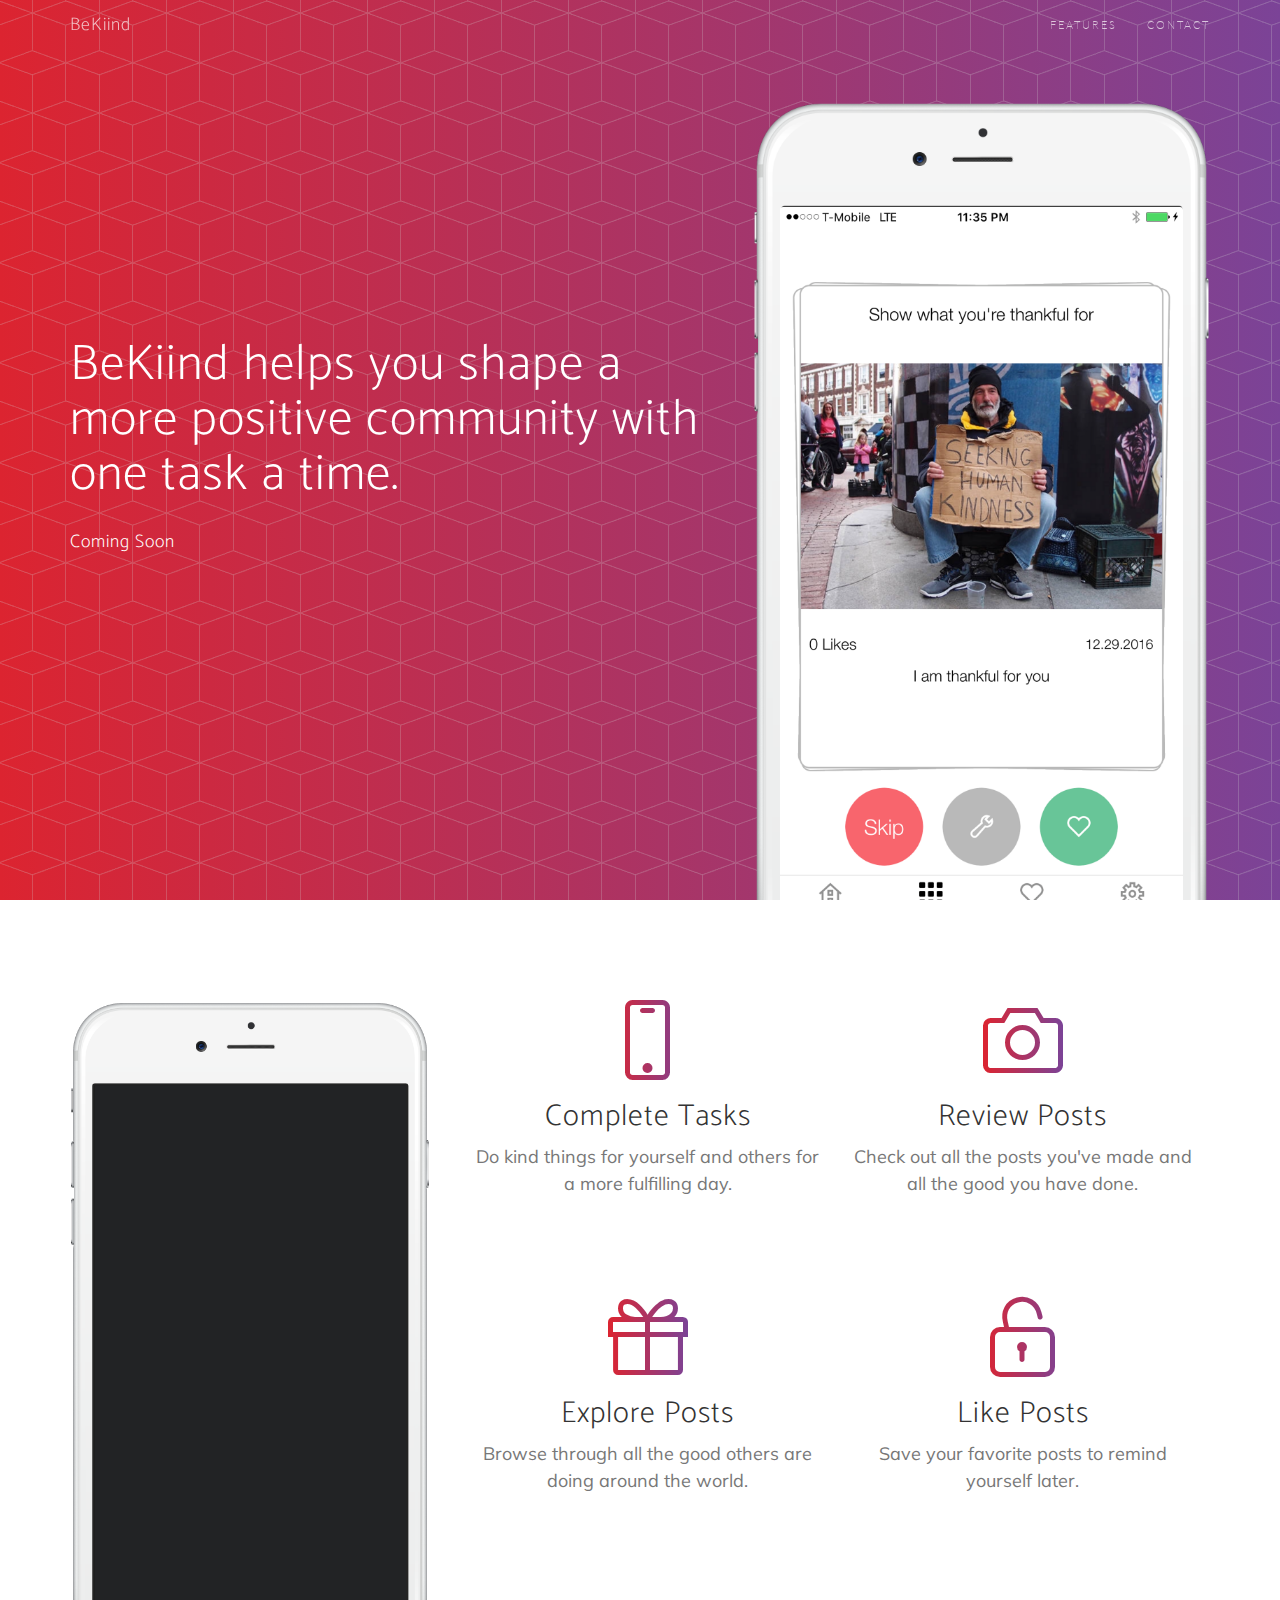
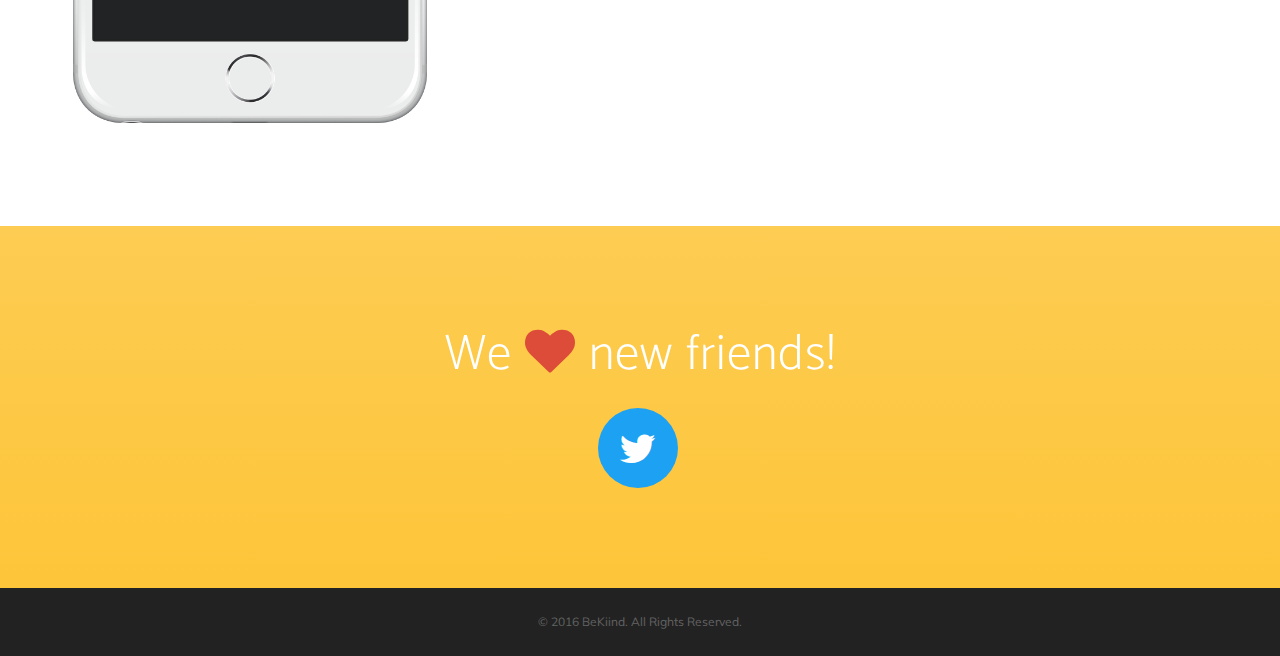
==== bekiind.html @ e85169de "Quick fix" ====
<!DOCTYPE html>
<html lang="en">

<head>

    <meta charset="utf-8">
    <meta http-equiv="X-UA-Compatible" content="IE=edge">
    <meta name="viewport" content="width=device-width, initial-scale=1">
    <meta name="description" content="">
    <meta name="author" content="">

    <title>BeKiind - Changing How Humans Treat Humans</title>

    <!-- Bootstrap Core CSS -->
    <link href="vendor/bootstrap/css/bootstrap.min.css" rel="stylesheet">

    <!-- Custom Fonts -->
    <link href="https://fonts.googleapis.com/css?family=Lato" rel="stylesheet">
    <link href="https://fonts.googleapis.com/css?family=Catamaran:100,200,300,400,500,600,700,800,900" rel="stylesheet">
    <link href="https://fonts.googleapis.com/css?family=Muli" rel="stylesheet">

    <!-- Plugin CSS -->
    <link rel="stylesheet" href="vendor/font-awesome/css/font-awesome.min.css">
    <link rel="stylesheet" href="vendor/simple-line-icons/css/simple-line-icons.css">
    <link rel="stylesheet" href="vendor/device-mockups/device-mockups.min.css">

    <!-- Theme CSS -->
    <link href="css/new-age.min.css" rel="stylesheet">

    <!-- HTML5 Shim and Respond.js IE8 support of HTML5 elements and media queries -->
    <!-- WARNING: Respond.js doesn't work if you view the page via file:// -->
    <!--[if lt IE 9]>
        <script src="https://oss.maxcdn.com/libs/html5shiv/3.7.0/html5shiv.js"></script>
        <script src="https://oss.maxcdn.com/libs/respond.js/1.4.2/respond.min.js"></script>
    <![endif]-->

</head>

<body id="page-top">

    <nav id="mainNav" class="navbar navbar-default navbar-fixed-top">
        <div class="container">
            <!-- Brand and toggle get grouped for better mobile display -->
            <div class="navbar-header">
                <button type="button" class="navbar-toggle collapsed" data-toggle="collapse" data-target="#bs-example-navbar-collapse-1">
                    <span class="sr-only">Toggle navigation</span> Menu <i class="fa fa-bars"></i>
                </button>
                <a class="navbar-brand page-scroll" href="#page-top">BeKiind</a>
            </div>

            <!-- Collect the nav links, forms, and other content for toggling -->
            <div class="collapse navbar-collapse" id="bs-example-navbar-collapse-1">
                <ul class="nav navbar-nav navbar-right">
                    <li>
                        <a class="page-scroll" href="#features">Features</a>
                    </li>
                    <li>
                        <a class="page-scroll" href="#contact">Contact</a>
                    </li>
                </ul>
            </div>
            <!-- /.navbar-collapse -->
        </div>
        <!-- /.container-fluid -->
    </nav>

    <header>
        <div class="container">
            <div class="row">
                <div class="col-sm-7">
                    <div class="header-content">
                        <div class="header-content-inner">
                            <h1>BeKiind helps you shape a more positive community with one task a time.</h1>
                            <h4>Coming Soon</h4>
                            <!-- <a class="badge-link" href="#"><img src="img/app-store-badge.svg" alt=""></a> -->
                        </div>
                    </div>
                </div>
                <div class="col-sm-5">
                    <div class="device-container">
                        <div class="device-mockup iphone6_plus portrait white">
                            <div class="device">
                                <div class="screen">
                                    <!-- Demo image for screen mockup, you can put an image here, some HTML, an animation, video, or anything else! -->
                                    <img src="img/app-2.png" class="img-responsive" alt="">
                                </div>
                                <div class="button">
                                    <!-- You can hook the "home button" to some JavaScript events or just remove it -->
                                </div>
                            </div>
                        </div>
                    </div>
                </div>
            </div>
        </div>
    </header>

    <section id="features" class="features">
        <div class="container">
            <!-- <div class="row">
                <div class="col-lg-12 text-center">
                    <div class="section-heading">
                        <h2>Unlimited Features, Unlimited Fun</h2>
                        <p class="text-muted">Check out what you can do with this app theme!</p>
                        <hr>
                    </div>
                </div>
            </div> -->
            <div class="row">
                <div class="col-md-4">
                    <div class="device-container">
                        <div class="device-mockup iphone6_plus portrait white">
                            <div class="device">
                                <div class="screen">
                                    <!-- Demo image for screen mockup, you can put an image here, some HTML, an animation, video, or anything else! -->
                                    <img src="img/app.png" class="img-responsive" alt=""> </div>
                                <div class="button">
                                    <!-- You can hook the "home button" to some JavaScript events or just remove it -->
                                </div>
                            </div>
                        </div>
                    </div>
                </div>
                <div class="col-md-8">
                    <div class="container-fluid">
                        <div class="row">
                            <div class="col-md-6">
                                <div class="feature-item">
                                    <i class="icon-screen-smartphone text-primary"></i>
                                    <h3>Complete Tasks</h3>
                                    <p class="text-muted">Do kind things for yourself and others for a more fulfilling day.</p>
                                </div>
                            </div>
                            <div class="col-md-6">
                                <div class="feature-item">
                                    <i class="icon-camera text-primary"></i>
                                    <h3>Review Posts</h3>
                                    <p class="text-muted">Check out all the posts you've made and all the good you have done.</p>
                                </div>
                            </div>
                        </div>
                        <div class="row">
                            <div class="col-md-6">
                                <div class="feature-item">
                                    <i class="icon-present text-primary"></i>
                                    <h3>Explore Posts</h3>
                                    <p class="text-muted">Browse through all the good others are doing around the world.</p>
                                </div>
                            </div>
                            <div class="col-md-6">
                                <div class="feature-item">
                                    <i class="icon-lock-open text-primary"></i>
                                    <h3>Like Posts</h3>
                                    <p class="text-muted">Save your favorite posts to remind yourself later.</p>
                                </div>
                            </div>
                        </div>
                    </div>
                </div>
            </div>
    </section>

    <section id="contact" class="contact bg-primary">
        <div class="container">
            <h2>We <i class="fa fa-heart"></i> new friends!</h2>
            <ul class="list-inline list-social">
                <li class="social-twitter">
                    <a href="https://twitter.com/bekiind"><i class="fa fa-twitter"></i></a>
                </li>
                <!-- <li class="social-instagram">
                    <a href="#"><i class="fa fa-instagram"></i></a>
                </li> -->
                <!-- <li class="social-facebook">
                    <a href="#"><i class="fa fa-facebook"></i></a>
                </li> -->
            </ul>
        </div>
    </section>

    <footer>
        <div class="container">
            <p>&copy; 2016 BeKiind. All Rights Reserved.</p>
            <!-- <ul class="list-inline">
                <li>
                    <a href="#">Privacy</a>
                </li>
                <li>
                    <a href="#">Terms</a>
                </li>
                <li>
                    <a href="#">FAQ</a>
                </li>
            </ul> -->
        </div>
    </footer>

    <!-- jQuery -->
    <script src="vendor/jquery/jquery.min.js"></script>

    <!-- Bootstrap Core JavaScript -->
    <script src="vendor/bootstrap/js/bootstrap.min.js"></script>

    <!-- Plugin JavaScript -->
    <script src="https://cdnjs.cloudflare.com/ajax/libs/jquery-easing/1.3/jquery.easing.min.js"></script>

    <!-- Theme JavaScript -->
    <script src="js/new-age.min.js"></script>

</body>

</html>
---- vendor/simple-line-icons/css/simple-line-icons.css ----
@font-face {
  font-family: 'simple-line-icons';
  src: url('../fonts/Simple-Line-Icons.eot?v=2.3.2');
  src: url('../fonts/Simple-Line-Icons.eot?v=2.3.2#iefix') format('embedded-opentype'), url('../fonts/Simple-Line-Icons.woff2?v=2.3.2') format('woff2'), url('../fonts/Simple-Line-Icons.ttf?v=2.3.2') format('truetype'), url('../fonts/Simple-Line-Icons.woff?v=2.3.2') format('woff'), url('../fonts/Simple-Line-Icons.svg?v=2.3.2#simple-line-icons') format('svg');
  font-weight: normal;
  font-style: normal;
}
/*
 Use the following CSS code if you want to have a class per icon.
 Instead of a list of all class selectors, you can use the generic [class*="icon-"] selector, but it's slower:
*/
.icon-user,
.icon-people,
.icon-user-female,
.icon-user-follow,
.icon-user-following,
.icon-user-unfollow,
.icon-login,
.icon-logout,
.icon-emotsmile,
.icon-phone,
.icon-call-end,
.icon-call-in,
.icon-call-out,
.icon-map,
.icon-location-pin,
.icon-direction,
.icon-directions,
.icon-compass,
.icon-layers,
.icon-menu,
.icon-list,
.icon-options-vertical,
.icon-options,
.icon-arrow-down,
.icon-arrow-left,
.icon-arrow-right,
.icon-arrow-up,
.icon-arrow-up-circle,
.icon-arrow-left-circle,
.icon-arrow-right-circle,
.icon-arrow-down-circle,
.icon-check,
.icon-clock,
.icon-plus,
.icon-minus,
.icon-close,
.icon-exclamation,
.icon-organization,
.icon-trophy,
.icon-screen-smartphone,
.icon-screen-desktop,
.icon-plane,
.icon-notebook,
.icon-mustache,
.icon-mouse,
.icon-magnet,
.icon-energy,
.icon-disc,
.icon-cursor,
.icon-cursor-move,
.icon-crop,
.icon-chemistry,
.icon-speedometer,
.icon-shield,
.icon-screen-tablet,
.icon-magic-wand,
.icon-hourglass,
.icon-graduation,
.icon-ghost,
.icon-game-controller,
.icon-fire,
.icon-eyeglass,
.icon-envelope-open,
.icon-envelope-letter,
.icon-bell,
.icon-badge,
.icon-anchor,
.icon-wallet,
.icon-vector,
.icon-speech,
.icon-puzzle,
.icon-printer,
.icon-present,
.icon-playlist,
.icon-pin,
.icon-picture,
.icon-handbag,
.icon-globe-alt,
.icon-globe,
.icon-folder-alt,
.icon-folder,
.icon-film,
.icon-feed,
.icon-drop,
.icon-drawer,
.icon-docs,
.icon-doc,
.icon-diamond,
.icon-cup,
.icon-calculator,
.icon-bubbles,
.icon-briefcase,
.icon-book-open,
.icon-basket-loaded,
.icon-basket,
.icon-bag,
.icon-action-undo,
.icon-action-redo,
.icon-wrench,
.icon-umbrella,
.icon-trash,
.icon-tag,
.icon-support,
.icon-frame,
.icon-size-fullscreen,
.icon-size-actual,
.icon-shuffle,
.icon-share-alt,
.icon-share,
.icon-rocket,
.icon-question,
.icon-pie-chart,
.icon-pencil,
.icon-note,
.icon-loop,
.icon-home,
.icon-grid,
.icon-graph,
.icon-microphone,
.icon-music-tone-alt,
.icon-music-tone,
.icon-earphones-alt,
.icon-earphones,
.icon-equalizer,
.icon-like,
.icon-dislike,
.icon-control-start,
.icon-control-rewind,
.icon-control-play,
.icon-control-pause,
.icon-control-forward,
.icon-control-end,
.icon-volume-1,
.icon-volume-2,
.icon-volume-off,
.icon-calendar,
.icon-bulb,
.icon-chart,
.icon-ban,
.icon-bubble,
.icon-camrecorder,
.icon-camera,
.icon-cloud-download,
.icon-cloud-upload,
.icon-envelope,
.icon-eye,
.icon-flag,
.icon-heart,
.icon-info,
.icon-key,
.icon-link,
.icon-lock,
.icon-lock-open,
.icon-magnifier,
.icon-magnifier-add,
.icon-magnifier-remove,
.icon-paper-clip,
.icon-paper-plane,
.icon-power,
.icon-refresh,
.icon-reload,
.icon-settings,
.icon-star,
.icon-symbol-female,
.icon-symbol-male,
.icon-target,
.icon-credit-card,
.icon-paypal,
.icon-social-tumblr,
.icon-social-twitter,
.icon-social-facebook,
.icon-social-instagram,
.icon-social-linkedin,
.icon-social-pinterest,
.icon-social-github,
.icon-social-google,
.icon-social-reddit,
.icon-social-skype,
.icon-social-dribbble,
.icon-social-behance,
.icon-social-foursqare,
.icon-social-soundcloud,
.icon-social-spotify,
.icon-social-stumbleupon,
.icon-social-youtube,
.icon-social-dropbox {
  font-family: 'simple-line-icons';
  speak: none;
  font-style: normal;
  font-weight: normal;
  font-variant: normal;
  text-transform: none;
  line-height: 1;
  /* Better Font Rendering =========== */
  -webkit-font-smoothing: antialiased;
  -moz-osx-font-smoothing: grayscale;
}
.icon-user:before {
  content: "\e005";
}
.icon-people:before {
  content: "\e001";
}
.icon-user-female:before {
  content: "\e000";
}
.icon-user-follow:before {
  content: "\e002";
}
.icon-user-following:before {
  content: "\e003";
}
.icon-user-unfollow:before {
  content: "\e004";
}
.icon-login:before {
  content: "\e066";
}
.icon-logout:before {
  content: "\e065";
}
.icon-emotsmile:before {
  content: "\e021";
}
.icon-phone:before {
  content: "\e600";
}
.icon-call-end:before {
  content: "\e048";
}
.icon-call-in:before {
  content: "\e047";
}
.icon-call-out:before {
  content: "\e046";
}
.icon-map:before {
  content: "\e033";
}
.icon-location-pin:before {
  content: "\e096";
}
.icon-direction:before {
  content: "\e042";
}
.icon-directions:before {
  content: "\e041";
}
.icon-compass:before {
  content: "\e045";
}
.icon-layers:before {
  content: "\e034";
}
.icon-menu:before {
  content: "\e601";
}
.icon-list:before {
  content: "\e067";
}
.icon-options-vertical:before {
  content: "\e602";
}
.icon-options:before {
  content: "\e603";
}
.icon-arrow-down:before {
  content: "\e604";
}
.icon-arrow-left:before {
  content: "\e605";
}
.icon-arrow-right:before {
  content: "\e606";
}
.icon-arrow-up:before {
  content: "\e607";
}
.icon-arrow-up-circle:before {
  content: "\e078";
}
.icon-arrow-left-circle:before {
  content: "\e07a";
}
.icon-arrow-right-circle:before {
  content: "\e079";
}
.icon-arrow-down-circle:before {
  content: "\e07b";
}
.icon-check:before {
  content: "\e080";
}
.icon-clock:before {
  content: "\e081";
}
.icon-plus:before {
  content: "\e095";
}
.icon-minus:before {
  content: "\e615";
}
.icon-close:before {
  content: "\e082";
}
.icon-exclamation:before {
  content: "\e617";
}
.icon-organization:before {
  content: "\e616";
}
.icon-trophy:before {
  content: "\e006";
}
.icon-screen-smartphone:before {
  content: "\e010";
}
.icon-screen-desktop:before {
  content: "\e011";
}
.icon-plane:before {
  content: "\e012";
}
.icon-notebook:before {
  content: "\e013";
}
.icon-mustache:before {
  content: "\e014";
}
.icon-mouse:before {
  content: "\e015";
}
.icon-magnet:before {
  content: "\e016";
}
.icon-energy:before {
  content: "\e020";
}
.icon-disc:before {
  content: "\e022";
}
.icon-cursor:before {
  content: "\e06e";
}
.icon-cursor-move:before {
  content: "\e023";
}
.icon-crop:before {
  content: "\e024";
}
.icon-chemistry:before {
  content: "\e026";
}
.icon-speedometer:before {
  content: "\e007";
}
.icon-shield:before {
  content: "\e00e";
}
.icon-screen-tablet:before {
  content: "\e00f";
}
.icon-magic-wand:before {
  content: "\e017";
}
.icon-hourglass:before {
  content: "\e018";
}
.icon-graduation:before {
  content: "\e019";
}
.icon-ghost:before {
  content: "\e01a";
}
.icon-game-controller:before {
  content: "\e01b";
}
.icon-fire:before {
  content: "\e01c";
}
.icon-eyeglass:before {
  content: "\e01d";
}
.icon-envelope-open:before {
  content: "\e01e";
}
.icon-envelope-letter:before {
  content: "\e01f";
}
.icon-bell:before {
  content: "\e027";
}
.icon-badge:before {
  content: "\e028";
}
.icon-anchor:before {
  content: "\e029";
}
.icon-wallet:before {
  content: "\e02a";
}
.icon-vector:before {
  content: "\e02b";
}
.icon-speech:before {
  content: "\e02c";
}
.icon-puzzle:before {
  content: "\e02d";
}
.icon-printer:before {
  content: "\e02e";
}
.icon-present:before {
  content: "\e02f";
}
.icon-playlist:before {
  content: "\e030";
}
.icon-pin:before {
  content: "\e031";
}
.icon-picture:before {
  content: "\e032";
}
.icon-handbag:before {
  content: "\e035";
}
.icon-globe-alt:before {
  content: "\e036";
}
.icon-globe:before {
  content: "\e037";
}
.icon-folder-alt:before {
  content: "\e039";
}
.icon-folder:before {
  content: "\e089";
}
.icon-film:before {
  content: "\e03a";
}
.icon-feed:before {
  content: "\e03b";
}
.icon-drop:before {
  content: "\e03e";
}
.icon-drawer:before {
  content: "\e03f";
}
.icon-docs:before {
  content: "\e040";
}
.icon-doc:before {
  content: "\e085";
}
.icon-diamond:before {
  content: "\e043";
}
.icon-cup:before {
  content: "\e044";
}
.icon-calculator:before {
  content: "\e049";
}
.icon-bubbles:before {
  content: "\e04a";
}
.icon-briefcase:before {
  content: "\e04b";
}
.icon-book-open:before {
  content: "\e04c";
}
.icon-basket-loaded:before {
  content: "\e04d";
}
.icon-basket:before {
  content: "\e04e";
}
.icon-bag:before {
  content: "\e04f";
}
.icon-action-undo:before {
  content: "\e050";
}
.icon-action-redo:before {
  content: "\e051";
}
.icon-wrench:before {
  content: "\e052";
}
.icon-umbrella:before {
  content: "\e053";
}
.icon-trash:before {
  content: "\e054";
}
.icon-tag:before {
  content: "\e055";
}
.icon-support:before {
  content: "\e056";
}
.icon-frame:before {
  content: "\e038";
}
.icon-size-fullscreen:before {
  content: "\e057";
}
.icon-size-actual:before {
  content: "\e058";
}
.icon-shuffle:before {
  content: "\e059";
}
.icon-share-alt:before {
  content: "\e05a";
}
.icon-share:before {
  content: "\e05b";
}
.icon-rocket:before {
  content: "\e05c";
}
.icon-question:before {
  content: "\e05d";
}
.icon-pie-chart:before {
  content: "\e05e";
}
.icon-pencil:before {
  content: "\e05f";
}
.icon-note:before {
  content: "\e060";
}
.icon-loop:before {
  content: "\e064";
}
.icon-home:before {
  content: "\e069";
}
.icon-grid:before {
  content: "\e06a";
}
.icon-graph:before {
  content: "\e06b";
}
.icon-microphone:before {
  content: "\e063";
}
.icon-music-tone-alt:before {
  content: "\e061";
}
.icon-music-tone:before {
  content: "\e062";
}
.icon-earphones-alt:before {
  content: "\e03c";
}
.icon-earphones:before {
  content: "\e03d";
}
.icon-equalizer:before {
  content: "\e06c";
}
.icon-like:before {
  content: "\e068";
}
.icon-dislike:before {
  content: "\e06d";
}
.icon-control-start:before {
  content: "\e06f";
}
.icon-control-rewind:before {
  content: "\e070";
}
.icon-control-play:before {
  content: "\e071";
}
.icon-control-pause:before {
  content: "\e072";
}
.icon-control-forward:before {
  content: "\e073";
}
.icon-control-end:before {
  content: "\e074";
}
.icon-volume-1:before {
  content: "\e09f";
}
.icon-volume-2:before {
  content: "\e0a0";
}
.icon-volume-off:before {
  content: "\e0a1";
}
.icon-calendar:before {
  content: "\e075";
}
.icon-bulb:before {
  content: "\e076";
}
.icon-chart:before {
  content: "\e077";
}
.icon-ban:before {
  content: "\e07c";
}
.icon-bubble:before {
  content: "\e07d";
}
.icon-camrecorder:before {
  content: "\e07e";
}
.icon-camera:before {
  content: "\e07f";
}
.icon-cloud-download:before {
  content: "\e083";
}
.icon-cloud-upload:before {
  content: "\e084";
}
.icon-envelope:before {
  content: "\e086";
}
.icon-eye:before {
  content: "\e087";
}
.icon-flag:before {
  content: "\e088";
}
.icon-heart:before {
  content: "\e08a";
}
.icon-info:before {
  content: "\e08b";
}
.icon-key:before {
  content: "\e08c";
}
.icon-link:before {
  content: "\e08d";
}
.icon-lock:before {
  content: "\e08e";
}
.icon-lock-open:before {
  content: "\e08f";
}
.icon-magnifier:before {
  content: "\e090";
}
.icon-magnifier-add:before {
  content: "\e091";
}
.icon-magnifier-remove:before {
  content: "\e092";
}
.icon-paper-clip:before {
  content: "\e093";
}
.icon-paper-plane:before {
  content: "\e094";
}
.icon-power:before {
  content: "\e097";
}
.icon-refresh:before {
  content: "\e098";
}
.icon-reload:before {
  content: "\e099";
}
.icon-settings:before {
  content: "\e09a";
}
.icon-star:before {
  content: "\e09b";
}
.icon-symbol-female:before {
  content: "\e09c";
}
.icon-symbol-male:before {
  content: "\e09d";
}
.icon-target:before {
  content: "\e09e";
}
.icon-credit-card:before {
  content: "\e025";
}
.icon-paypal:before {
  content: "\e608";
}
.icon-social-tumblr:before {
  content: "\e00a";
}
.icon-social-twitter:before {
  content: "\e009";
}
.icon-social-facebook:before {
  content: "\e00b";
}
.icon-social-instagram:before {
  content: "\e609";
}
.icon-social-linkedin:before {
  content: "\e60a";
}
.icon-social-pinterest:before {
  content: "\e60b";
}
.icon-social-github:before {
  content: "\e60c";
}
.icon-social-google:before {
  content: "\e60d";
}
.icon-social-reddit:before {
  content: "\e60e";
}
.icon-social-skype:before {
  content: "\e60f";
}
.icon-social-dribbble:before {
  content: "\e00d";
}
.icon-social-behance:before {
  content: "\e610";
}
.icon-social-foursqare:before {
  content: "\e611";
}
.icon-social-soundcloud:before {
  content: "\e612";
}
.icon-social-spotify:before {
  content: "\e613";
}
.icon-social-stumbleupon:before {
  content: "\e614";
}
.icon-social-youtube:before {
  content: "\e008";
}
.icon-social-dropbox:before {
  content: "\e00c";
}
---- vendor/device-mockups/device-mockups.min.css ----
.device-mockup{position:relative;width:100%;padding-bottom:61.775701%}.device-mockup>.device{position:absolute;top:0;bottom:0;left:0;right:0;width:100%;height:100%;background-size:100% 100%;background-repeat:no-repeat;background-image:url(macbook/macbook.png)}.device-mockup>.device>.screen{position:absolute;top:11.0438729%;bottom:14.6747352%;left:13.364486%;right:13.364486%;overflow:hidden}.device-mockup>.device>.button{position:absolute;top:0;left:0;display:none;overflow:hidden;border-radius:100%;-webkit-border-radius:100%;-moz-border-radius:100%;cursor:pointer}.device-mockup.imac{padding-bottom:81.230769%}.device-mockup.imac>.device{background-image:url(imac/imac.png)}.device-mockup.imac>.device>.screen{top:8.20707071%;bottom:31.6919192%;left:6.61538462%;right:6.61538462%}.device-mockup.macbook{padding-bottom:61.775701%}.device-mockup.macbook>.device{background-image:url(macbook/macbook.png)}.device-mockup.macbook>.device>.screen{top:11.0438729%;bottom:14.6747352%;left:13.364486%;right:13.364486%}.device-mockup.macbook_2015{padding-bottom:57.5%}.device-mockup.macbook_2015.grey>.device,.device-mockup.macbook_2015>.device{background-image:url(macbook_2015/grey.png)}.device-mockup.macbook_2015.silver>.device,.device-mockup.macbook_2015>.device{background-image:url(macbook_2015/silver.png)}.device-mockup.macbook_2015.gold>.device,.device-mockup.macbook_2015>.device{background-image:url(macbook_2015/gold.png)}.device-mockup.macbook_2015>.device>.screen{top:7.5%;bottom:10.9%;left:12.46%;right:12.56%}.device-mockup.iphone5,.device-mockup.iphone5.portrait{padding-bottom:210.57%}.device-mockup.iphone5.landscape{padding-bottom:47.49%}.device-mockup.iphone5.black>.device,.device-mockup.iphone5.portrait.black>.device,.device-mockup.iphone5>.device{background-image:url(iphone5/iphone5_port_black.png)}.device-mockup.iphone5.landscape.black>.device,.device-mockup.iphone5.landscape>.device{background-image:url(iphone5/iphone5_land_black.png)}.device-mockup.iphone5.portrait.white>.device,.device-mockup.iphone5.white>.device{background-image:url(iphone5/iphone5_port_white.png)}.device-mockup.iphone5.landscape.white>.device{background-image:url(iphone5/iphone5_land_white.png)}.device-mockup.iphone5.portrait>.device>.screen,.device-mockup.iphone5>.device>.screen{top:14.78%;bottom:13.78%;left:8.77%;right:7.77%}.device-mockup.iphone5.landscape>.device>.screen{top:7.422488%;bottom:8.422488%;left:14.919127%;right:14.019127%}.device-mockup.iphone5.portrait>.device>.button,.device-mockup.iphone5>.device>.button{display:block;top:88.3%;bottom:2.5%;left:40%;right:40%}.device-mockup.iphone5.landscape>.device>.button{display:block;top:40%;bottom:41%;left:88.4%;right:2.3%}.device-mockup.iphone_se,.device-mockup.iphone_se.portrait{padding-bottom:209.83%}.device-mockup.iphone_se.landscape{padding-bottom:47.66%}.device-mockup.iphone_se.black>.device,.device-mockup.iphone_se.portrait.black>.device,.device-mockup.iphone_se>.device{background-image:url(iphone_se/iphone_se_port_black.png)}.device-mockup.iphone_se.landscape.black>.device,.device-mockup.iphone_se.landscape>.device{background-image:url(iphone_se/iphone_se_land_black.png)}.device-mockup.iphone_se.portrait.white>.device,.device-mockup.iphone_se.white>.device{background-image:url(iphone_se/iphone_se_port_white.png)}.device-mockup.iphone_se.landscape.white>.device{background-image:url(iphone_se/iphone_se_land_white.png)}.device-mockup.iphone_se.gold>.device,.device-mockup.iphone_se.portrait.gold>.device{background-image:url(iphone_se/iphone_se_port_gold.png)}.device-mockup.iphone_se.landscape.gold>.device{background-image:url(iphone_se/iphone_se_land_gold.png)}.device-mockup.iphone_se.portrait.rose>.device,.device-mockup.iphone_se.rose>.device{background-image:url(iphone_se/iphone_se_port_rose.png)}.device-mockup.iphone_se.landscape.rose>.device{background-image:url(iphone_se/iphone_se_land_rose.png)}.device-mockup.iphone_se.portrait>.device>.screen,.device-mockup.iphone_se>.device>.screen{top:16.28%;bottom:16.28%;left:11.77%;right:11.77%}.device-mockup.iphone_se.landscape>.device>.screen{top:11.722488%;bottom:11.722488%;left:16.0191273%;right:16.0191273%}.device-mockup.iphone_se.portrait>.device>.button,.device-mockup.iphone_se>.device>.button{display:block;top:86.3%;bottom:5.5%;left:42%;right:42%}.device-mockup.iphone_se.landscape>.device>.button{display:block;top:42%;bottom:42%;left:86.4%;right:5.1%}.device-mockup.iphone6,.device-mockup.iphone6.portrait{padding-bottom:207.19%}.device-mockup.iphone6.landscape{padding-bottom:48.76%}.device-mockup.iphone6.black>.device,.device-mockup.iphone6.portrait.black>.device,.device-mockup.iphone6>.device{background-image:url(iphone_6/iphone_6_port_black.png)}.device-mockup.iphone6.landscape.black>.device,.device-mockup.iphone6.landscape>.device{background-image:url(iphone_6/iphone_6_land_black.png)}.device-mockup.iphone6.portrait.white>.device,.device-mockup.iphone6.white>.device{background-image:url(iphone_6/iphone_6_port_white.png)}.device-mockup.iphone6.landscape.white>.device{background-image:url(iphone_6/iphone_6_land_white.png)}.device-mockup.iphone6.gold>.device,.device-mockup.iphone6.portrait.gold>.device{background-image:url(iphone_6/iphone_6_port_gold.png)}.device-mockup.iphone6.landscape.gold>.device{background-image:url(iphone_6/iphone_6_land_gold.png)}.device-mockup.iphone6.portrait>.device>.screen,.device-mockup.iphone6>.device>.screen{top:12.58%;bottom:12.88%;left:6.77%;right:6.77%}.device-mockup.iphone6.landscape>.device>.screen{top:6.77%;bottom:6.77%;left:12.58%;right:12.88%}.device-mockup.iphone6.portrait>.device>.button,.device-mockup.iphone6>.device>.button{display:block;top:88.6%;bottom:3.2%;left:42%;right:42%}.device-mockup.iphone6.landscape>.device>.button{display:block;top:42%;bottom:42%;left:88.6%;right:3.2%}.device-mockup.iphone6_plus,.device-mockup.iphone6_plus.portrait{padding-bottom:201.76%}.device-mockup.iphone6_plus.landscape{padding-bottom:49.56%}.device-mockup.iphone6_plus.black>.device,.device-mockup.iphone6_plus.portrait.black>.device,.device-mockup.iphone6_plus>.device{background-image:url(iphone_6_plus/iphone_6_plus_black_port.png)}.device-mockup.iphone6_plus.landscape.black>.device,.device-mockup.iphone6_plus.landscape>.device{background-image:url(iphone_6_plus/iphone_6_plus_black_land.png)}.device-mockup.iphone6_plus.portrait.white>.device,.device-mockup.iphone6_plus.white>.device{background-image:url(iphone_6_plus/iphone_6_plus_white_port.png)}.device-mockup.iphone6_plus.landscape.white>.device{background-image:url(iphone_6_plus/iphone_6_plus_white_land.png)}.device-mockup.iphone6_plus.gold>.device,.device-mockup.iphone6_plus.portrait.gold>.device{background-image:url(iphone_6_plus/iphone_6_plus_gold_port.png)}.device-mockup.iphone6_plus.landscape.gold>.device{background-image:url(iphone_6_plus/iphone_6_plus_gold_land.png)}.device-mockup.iphone6_plus.portrait>.device>.screen,.device-mockup.iphone6_plus>.device>.screen{top:11.58%;bottom:11.58%;left:5.97%;right:5.97%}.device-mockup.iphone6_plus.landscape>.device>.screen{top:5.97%;bottom:5.97%;left:11.38%;right:11.58%}.device-mockup.iphone6_plus.portrait>.device>.button,.device-mockup.iphone6_plus>.device>.button{display:block;top:89.9%;bottom:3.2%;left:43%;right:43%}.device-mockup.iphone6_plus.landscape>.device>.button{display:block;top:43%;bottom:43%;left:89.9%;right:3.2%}.device-mockup.ipad,.device-mockup.ipad.portrait{padding-bottom:128.406276%}.device-mockup.ipad.landscape{padding-bottom:79.9086758%}.device-mockup.ipad.black>.device,.device-mockup.ipad.portrait.black>.device,.device-mockup.ipad>.device{background-image:url(ipad/ipad_port_black.png)}.device-mockup.ipad.portrait.white>.device,.device-mockup.ipad.white>.device{background-image:url(ipad/ipad_port_white.png)}.device-mockup.ipad.landscape.black>.device,.device-mockup.ipad.landscape>.device{background-image:url(ipad/ipad_land_black.png)}.device-mockup.ipad.landscape.white>.device{background-image:url(ipad/ipad_land_white.png)}.device-mockup.ipad.portrait>.device>.screen,.device-mockup.ipad>.device>.screen{top:12.025723%;bottom:12.154341%;left:13.45995%;right:13.45995%}.device-mockup.ipad.landscape>.device>.screen{top:13.87755102%;bottom:13.87755102%;left:11.5459883%;right:11.5459883%}.device-mockup.ipad.portrait>.device>.button,.device-mockup.ipad>.device>.button{display:block;top:90.2%;bottom:5.5%;left:47.3%;right:47.3%}.device-mockup.ipad.landscape>.device>.button{display:block;top:47.3%;bottom:47.3%;left:90.8%;right:4.9%}.device-mockup.ipad_air,.device-mockup.ipad_air.portrait{padding-bottom:141.27%}.device-mockup.ipad_air.landscape{padding-bottom:70.79%}.device-mockup.ipad_air.grey>.device,.device-mockup.ipad_air.portrait.grey>.device,.device-mockup.ipad_air>.device{background-image:url(ipad_air/ipad_air_gray_port.png)}.device-mockup.ipad_air.portrait.silver>.device,.device-mockup.ipad_air.silver>.device{background-image:url(ipad_air/ipad_air_silver_port.png)}.device-mockup.ipad_air.landscape.grey>.device,.device-mockup.ipad_air.landscape>.device{background-image:url(ipad_air/ipad_air_gray_land.png)}.device-mockup.ipad_air.landscape.silver>.device{background-image:url(ipad_air/ipad_air_silver_land.png)}.device-mockup.ipad_air.portrait>.device>.screen,.device-mockup.ipad_air>.device>.screen{top:9.025723%;bottom:9.154341%;left:7.45995%;right:6.45995%}.device-mockup.ipad_air.landscape>.device>.screen{top:6.877551%;bottom:6.877551%;left:9.545988%;right:9.545988%}.device-mockup.ipad_air.portrait>.device>.button,.device-mockup.ipad_air>.device>.button{display:block;top:93.2%;bottom:2.5%;left:47.3%;right:47.3%}.device-mockup.ipad_air.landscape>.device>.button{display:block;top:47.3%;bottom:47.3%;left:93.1%;right:2.1%}.device-mockup.ipad_air_2,.device-mockup.ipad_air_2.portrait{padding-bottom:141.38%}.device-mockup.ipad_air_2.landscape{padding-bottom:70.73%}.device-mockup.ipad_air_2.grey>.device,.device-mockup.ipad_air_2.portrait.grey>.device,.device-mockup.ipad_air_2>.device{background-image:url(ipad_air_2/ipad_air_2_gray_port.png)}.device-mockup.ipad_air_2.portrait.silver>.device,.device-mockup.ipad_air_2.silver>.device{background-image:url(ipad_air_2/ipad_air_2_silver_port.png)}.device-mockup.ipad_air_2.gold>.device,.device-mockup.ipad_air_2.portrait.gold>.device{background-image:url(ipad_air_2/ipad_air_2_gold_port.png)}.device-mockup.ipad_air_2.landscape.grey>.device,.device-mockup.ipad_air_2.landscape>.device{background-image:url(ipad_air_2/ipad_air_2_gray_land.png)}.device-mockup.ipad_air_2.landscape.silver>.device{background-image:url(ipad_air_2/ipad_air_2_silver_land.png)}.device-mockup.ipad_air_2.landscape.gold>.device{background-image:url(ipad_air_2/ipad_air_2_gold_land.png)}.device-mockup.ipad_air_2.portrait>.device>.screen,.device-mockup.ipad_air_2>.device>.screen{top:9.025723%;bottom:8.854341%;left:6.15995%;right:6.15995%}.device-mockup.ipad_air_2.landscape>.device>.screen{top:6.277551%;bottom:6.277551%;left:8.545988%;right:8.545988%}.device-mockup.ipad_air_2.portrait>.device>.button,.device-mockup.ipad_air_2>.device>.button{display:block;top:93.2%;bottom:2.1%;left:46.3%;right:46.5%}.device-mockup.ipad_air_2.landscape>.device>.button{display:block;top:46.5%;bottom:46.8%;left:93.5%;right:1.9%}.device-mockup.ipad_pro,.device-mockup.ipad_pro.portrait{padding-bottom:138.63%}.device-mockup.ipad_pro.landscape{padding-bottom:72.14%}.device-mockup.ipad_pro.grey>.device,.device-mockup.ipad_pro.portrait.grey>.device,.device-mockup.ipad_pro>.device{background-image:url(ipad_pro/ipad_pro_port_black.png)}.device-mockup.ipad_pro.portrait.silver>.device,.device-mockup.ipad_pro.silver>.device{background-image:url(ipad_pro/ipad_pro_port_silver.png)}.device-mockup.ipad_pro.gold>.device,.device-mockup.ipad_pro.portrait.gold>.device{background-image:url(ipad_pro/ipad_pro_port_gold.png)}.device-mockup.ipad_pro.landscape.grey>.device,.device-mockup.ipad_pro.landscape>.device{background-image:url(ipad_pro/ipad_pro_land_black.png)}.device-mockup.ipad_pro.landscape.silver>.device{background-image:url(ipad_pro/ipad_pro_land_silver.png)}.device-mockup.ipad_pro.landscape.gold>.device{background-image:url(ipad_pro/ipad_pro_land_gold.png)}.device-mockup.ipad_pro.portrait>.device>.screen,.device-mockup.ipad_pro>.device>.screen{top:7.025723%;bottom:6.854341%;left:5.15995%;right:5.15995%}.device-mockup.ipad_pro.landscape>.device>.screen{top:5.177551%;bottom:5.177551%;left:6.945988%;right:6.945988%}.device-mockup.ipad_pro.portrait>.device>.button,.device-mockup.ipad_pro>.device>.button{display:block;top:94.9%;bottom:1.5%;left:47.3%;right:47.1%}.device-mockup.ipad_pro.landscape>.device>.button{display:block;top:47.5%;bottom:47.5%;left:94.8%;right:1.5%}.device-mockup.galaxy_s3,.device-mockup.galaxy_s3.portrait{padding-bottom:178.787879%}.device-mockup.galaxy_s3.landscape{padding-bottom:55.9322034%}.device-mockup.galaxy_s3.black>.device,.device-mockup.galaxy_s3.portrait.black>.device,.device-mockup.galaxy_s3>.device{background-image:url(galaxy_s3/s3_port_black.png)}.device-mockup.galaxy_s3.landscape.black>.device,.device-mockup.galaxy_s3.landscape>.device{background-image:url(galaxy_s3/s3_land_black.png)}.device-mockup.galaxy_s3.portrait.white>.device,.device-mockup.galaxy_s3.white>.device{background-image:url(galaxy_s3/s3_port_white.png)}.device-mockup.galaxy_s3.landscape.white>.device{background-image:url(galaxy_s3/s3_land_white.png)}.device-mockup.galaxy_s3.portrait>.device>.screen,.device-mockup.galaxy_s3>.device>.screen{top:12.3728814%;bottom:15.5367232%;left:13.8383838%;right:13.8383838%}.device-mockup.galaxy_s3.landscape>.device>.screen{top:13.8383838%;bottom:13.8383838%;left:12.3728814%;right:15.5367232%}.device-mockup.galaxy_s5,.device-mockup.galaxy_s5.portrait{padding-bottom:194.188862%}.device-mockup.galaxy_s5.landscape{padding-bottom:51.496259%}.device-mockup.galaxy_s5.black>.device,.device-mockup.galaxy_s5.portrait.black>.device,.device-mockup.galaxy_s5>.device{background-image:url(galaxy_s5/galaxy_s5_port_black.png)}.device-mockup.galaxy_s5.landscape.black>.device,.device-mockup.galaxy_s5.landscape>.device{background-image:url(galaxy_s5/galaxy_s5_land_black.png)}.device-mockup.galaxy_s5.portrait.white>.device,.device-mockup.galaxy_s5.white>.device{background-image:url(galaxy_s5/galaxy_s5_port_white.png)}.device-mockup.galaxy_s5.landscape.white>.device{background-image:url(galaxy_s5/galaxy_s5_land_white.png)}.device-mockup.galaxy_s5.portrait>.device>.screen,.device-mockup.galaxy_s5>.device>.screen{top:10.2%;bottom:10.1%;left:6.3%;right:6.4%}.device-mockup.galaxy_s5.landscape>.device>.screen{top:6.6%;bottom:6.2%;left:10.15%;right:10%}.device-mockup.galaxy_tab4,.device-mockup.galaxy_tab4.landscape{padding-bottom:72.689464%}.device-mockup.galaxy_tab4.black>.device,.device-mockup.galaxy_tab4.landscape.black>.device,.device-mockup.galaxy_tab4>.device{background-image:url(galaxy_tab4/galaxy_tab4_land_black.png)}.device-mockup.galaxy_tab4.landscape.white>.device,.device-mockup.galaxy_tab4.white>.device{background-image:url(galaxy_tab4/galaxy_tab4_land_white.png)}.device-mockup.galaxy_tab4.landscape>.device>.screen,.device-mockup.galaxy_tab4>.device>.screen{top:11.5%;bottom:11.5%;left:5.4%;right:5.2%}.device-mockup.lumia920,.device-mockup.lumia920.portrait{padding-bottom:172.796353%}.device-mockup.lumia920.landscape{padding-bottom:56.3330381%}.device-mockup.lumia920.portrait>.device,.device-mockup.lumia920>.device{background-image:url(lumia920/lumia920_port.png)}.device-mockup.lumia920.landscape>.device{background-image:url(lumia920/lumia920_land.png)}.device-mockup.lumia920.portrait>.device>.screen,.device-mockup.lumia920>.device>.screen{top:10.6420405%;bottom:18.9973615%;left:13.5258359%;right:13.5258359%}.device-mockup.lumia920.landscape>.device>.screen{top:12.2641509%;bottom:12.2641509%;left:10.5403012%;right:18.6005314%}.device-mockup.nexus7,.device-mockup.nexus7.portrait{padding-bottom:156.521739%}.device-mockup.nexus7.landscape{padding-bottom:63.6678201%}.device-mockup.nexus7.portrait>.device,.device-mockup.nexus7>.device{background-image:url(nexus7/nexus7_port.png)}.device-mockup.nexus7.landscape>.device{background-image:url(nexus7/nexus7_land.png)}.device-mockup.nexus7.portrait>.device>.screen,.device-mockup.nexus7>.device>.screen{top:13.1365741%;bottom:12.7893519%;left:13.7681159%;right:13.7681159%}.device-mockup.nexus7.landscape>.device>.screen{top:13.7681159%;bottom:13.7681159%;left:13.0911188%;right:13.0911188%}.device-mockup.surface,.device-mockup.surface.landscape{padding-bottom:64.7584973%}.device-mockup.surface.landscape>.device,.device-mockup.surface>.device{background-image:url(surface/surface.png)}.device-mockup.surface.landscape>.device>.screen,.device-mockup.surface>.device>.screen{top:14.5488029%;bottom:14.9171271%;left:9.36195587%;right:9.36195587%}.device-mockup.samsung_tv,.device-mockup.samsung_tv.landscape{padding-bottom:64.68%}.device-mockup.samsung_tv.landscape>.device,.device-mockup.samsung_tv>.device{background-image:url(samsung_tv/samsung_tv.png)}.device-mockup.samsung_tv.landscape>.device>.screen,.device-mockup.samsung_tv>.device>.screen{top:2.148803%;bottom:12.817127%;left:1.261956%;right:1.361956%}
---- css/new-age.min.css ----
/*!
 * Start Bootstrap - New Age v3.3.7 (http://startbootstrap.com/template-overviews/new-age)
 * Copyright 2013-2016 Start Bootstrap
 * Licensed under MIT (https://github.com/BlackrockDigital/startbootstrap/blob/gh-pages/LICENSE)
 */.heading-font{font-family:Catamaran,Helvetica,Arial,sans-serif;font-weight:200;letter-spacing:1px}.body-font{font-family:Muli,Helvetica,Arial,sans-serif}.alt-font{font-family:Lato,Helvetica,Arial,sans-serif;text-transform:uppercase;letter-spacing:2px}body,html{height:100%;width:100%}body{font-family:Muli,Helvetica,Arial,sans-serif;webkit-tap-highlight-color:#222}.navbar-default,.navbar-default .navbar-header .navbar-brand,h1,h2,h3,h4,h5,h6{font-family:Catamaran,Helvetica,Arial,sans-serif;font-weight:200;letter-spacing:1px}a{-webkit-transition:all .35s;-moz-transition:all .35s;transition:all .35s;color:#fdcc52}a:focus,a:hover{color:#fcbd20}hr{max-width:100px;margin:25px auto 0;border-width:1px;border-color:rgba(34,34,34,.1)}hr.light{border-color:#fff}p{font-size:18px;line-height:1.5;margin-bottom:20px}.navbar-default{background-color:#fff;border-color:rgba(34,34,34,.05);-webkit-transition:all .35s;-moz-transition:all .35s;transition:all .35s}.navbar-default .navbar-header .navbar-brand{color:#fdcc52}.btn,.navbar-default .nav>li>a{font-family:Lato,Helvetica,Arial,sans-serif;text-transform:uppercase;letter-spacing:2px}.navbar-default .navbar-header .navbar-brand:focus,.navbar-default .navbar-header .navbar-brand:hover{color:#fcbd20}.navbar-default .navbar-header .navbar-toggle{font-size:12px;color:#222;padding:8px 10px}.navbar-default .nav>li>a{font-size:11px}.navbar-default .nav>li>a,.navbar-default .nav>li>a:focus{color:#222}.navbar-default .nav>li>a:focus:hover,.navbar-default .nav>li>a:hover{color:#fdcc52}.navbar-default .nav>li.active>a,.navbar-default .nav>li.active>a:focus{color:#fdcc52!important;background-color:transparent}.navbar-default .nav>li.active>a:focus:hover,.navbar-default .nav>li.active>a:hover{background-color:transparent}@media (min-width:768px){.navbar-default{background-color:transparent;border-color:transparent}.navbar-default .navbar-header .navbar-brand{color:rgba(255,255,255,.7)}.navbar-default .navbar-header .navbar-brand:focus,.navbar-default .navbar-header .navbar-brand:hover{color:#fff}.navbar-default .nav>li>a,.navbar-default .nav>li>a:focus{color:rgba(255,255,255,.7)}.navbar-default .nav>li>a:focus:hover,.navbar-default .nav>li>a:hover{color:#fff}.navbar-default.affix{background-color:#fff;border-color:rgba(34,34,34,.1)}.navbar-default.affix .navbar-header .navbar-brand{color:#222}.navbar-default.affix .navbar-header .navbar-brand:focus,.navbar-default.affix .navbar-header .navbar-brand:hover{color:#fdcc52}.navbar-default.affix .nav>li>a,.navbar-default.affix .nav>li>a:focus{color:#222}.navbar-default.affix .nav>li>a:focus:hover,.navbar-default.affix .nav>li>a:hover{color:#fdcc52}}header{position:relative;width:100%;min-height:auto;overflow-y:hidden;background:url(../img/bg-pattern.png),#7b4397;background:url(../img/bg-pattern.png),-webkit-linear-gradient(to left,#7b4397,#dc2430);background:url(../img/bg-pattern.png),linear-gradient(to left,#7b4397,#dc2430);color:#fff}header .header-content{text-align:center;padding:150px 0 50px;position:relative}header .header-content .header-content-inner{position:relative;max-width:500px;margin:0 auto}header .header-content .header-content-inner h1{margin-top:0;margin-bottom:30px;font-size:30px}header .header-content .header-content-inner .list-badges{margin-bottom:25px}header .header-content .header-content-inner .list-badges img{height:50px;margin-bottom:25px}header .device-container{max-width:300px;margin:0 auto 100px}header .device-container .screen img{border-radius:3px}@media (min-width:768px){header{min-height:100%}header .header-content{text-align:left;padding:0;height:100vh}header .header-content .header-content-inner{max-width:none;margin:0;position:absolute;top:50%;transform:translateY(-50%)}header .header-content .header-content-inner h1{font-size:35px}header .device-container{max-width:none;max-height:calc(0vh);margin:100px auto 0}}footer,section.contact{text-align:center}@media (min-width:992px){header .header-content .header-content-inner h1{font-size:50px}}section{padding:100px 0}section h2{font-size:50px}section.download{padding:150px 0;position:relative}section.download h2{margin-top:0;font-size:50px}section.download .badges .badge-link{display:block;margin-bottom:25px}section.download .badges .badge-link:last-child{margin-bottom:0}section.download .badges .badge-link img{height:60px}@media (min-width:768px){section.download .badges .badge-link{display:inline-block;margin-bottom:0}section.download h2{font-size:70px}}section.features .section-heading{margin-bottom:100px}section.features .section-heading h2{margin-top:0}section.features .section-heading p{margin-bottom:0}section.features .device-container,section.features .feature-item{max-width:300px;margin:0 auto}section.features .device-container{margin-bottom:100px}@media (min-width:992px){section.features .device-container{margin-bottom:0}section.features .device-container,section.features .feature-item{max-width:none}}section.features .feature-item{text-align:center;margin-bottom:100px}section.contact h2,section.cta .cta-content h2{margin-top:0;margin-bottom:25px}section.features .feature-item h3{font-size:30px}section.features .feature-item i{font-size:80px;background:-webkit-linear-gradient(to left,#7b4397,#dc2430);background:linear-gradient(to left,#7b4397,#dc2430);-webkit-background-clip:text;-webkit-text-fill-color:transparent}section.cta{position:relative;-webkit-background-size:cover;-moz-background-size:cover;background-size:cover;-o-background-size:cover;background-position:center;background-image:url(../img/bg-cta.jpg);padding:250px 0}section.cta .cta-content{position:relative;z-index:1}section.cta .cta-content h2{color:#fff;max-width:450px;font-size:50px}@media (min-width:768px){section.cta .cta-content h2{font-size:80px}}section.cta .overlay{height:100%;width:100%;background-color:rgba(0,0,0,.5);position:absolute;top:0;left:0}footer ul,section.contact ul.list-social{margin-bottom:0}section.contact h2 i{color:#dd4b39}section.contact ul.list-social li a{display:block;height:80px;width:80px;line-height:80px;font-size:40px;border-radius:100%;color:#fff}footer p,footer ul li a{font-size:12px}footer,footer ul li a{color:rgba(255,255,255,.3)}section.contact ul.list-social li.social-twitter a{background-color:#1da1f2}section.contact ul.list-social li.social-twitter a:hover{background-color:#0d95e8}section.contact ul.list-social li.social-facebook a{background-color:#3b5998}section.contact ul.list-social li.social-facebook a:hover{background-color:#344e86}section.contact ul.list-social li.social-google-plus a{background-color:#dd4b39}section.contact ul.list-social li.social-google-plus a:hover{background-color:#d73925}footer{background-color:#222;padding:25px 0}footer p{margin:0}footer ul li a.active,footer ul li a:active,footer ul li a:focus,footer ul li a:hover{text-decoration:none}.bg-primary{background:#fdcc52;background:-webkit-linear-gradient(#fdcc52,#fdc539);background:linear-gradient(#fdcc52,#fdc539)}.text-primary{color:#fdcc52}.no-gutter>[class*=col-]{padding-right:0;padding-left:0}.btn-outline{color:#fff;border:1px solid}.btn-outline.active,.btn-outline:active,.btn-outline:focus,.btn-outline:hover{color:#fff;background-color:#fdcc52;border-color:#fdcc52}.btn{border-radius:300px}.btn-xl{padding:15px 45px;font-size:11px}::-moz-selection{color:#fff;text-shadow:none;background:#222}::selection{color:#fff;text-shadow:none;background:#222}img::selection{color:#fff;background:0 0}img::-moz-selection{color:#fff;background:0 0}
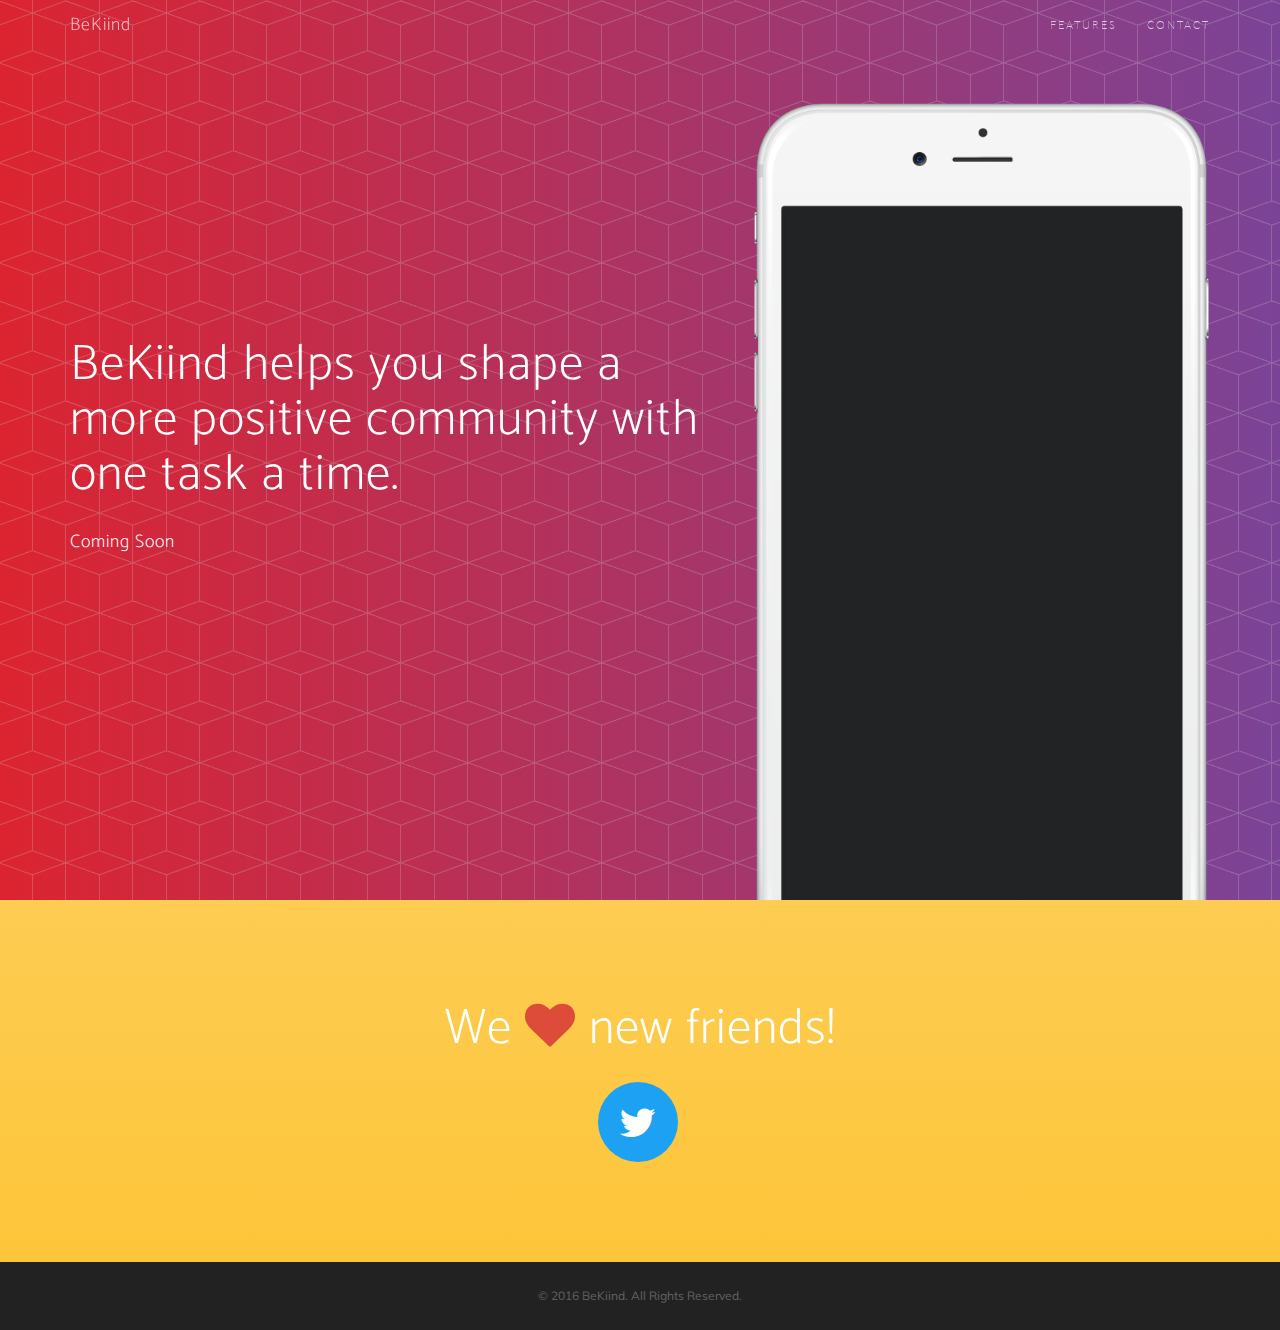
==== commit 5dedd075: "asdfadsf" ====
--- a/bekiind.html
+++ b/bekiind.html
@@ -82,9 +82,8 @@
                             <div class="device">
                                 <div class="screen">
                                     <!-- Demo image for screen mockup, you can put an image here, some HTML, an animation, video, or anything else! -->
-                                    <img src="img/app-2.png" class="img-responsive" alt="">
-                                </div>
-                                <div class="button">
+                                    <img src="img/app.png" class="img-responsive" alt=""> </div>
+                                    <div class="button">
                                     <!-- You can hook the "home button" to some JavaScript events or just remove it -->
                                 </div>
                             </div>
@@ -94,71 +93,6 @@
             </div>
         </div>
     </header>
-
-    <section id="features" class="features">
-        <div class="container">
-            <!-- <div class="row">
-                <div class="col-lg-12 text-center">
-                    <div class="section-heading">
-                        <h2>Unlimited Features, Unlimited Fun</h2>
-                        <p class="text-muted">Check out what you can do with this app theme!</p>
-                        <hr>
-                    </div>
-                </div>
-            </div> -->
-            <div class="row">
-                <div class="col-md-4">
-                    <div class="device-container">
-                        <div class="device-mockup iphone6_plus portrait white">
-                            <div class="device">
-                                <div class="screen">
-                                    <!-- Demo image for screen mockup, you can put an image here, some HTML, an animation, video, or anything else! -->
-                                    <img src="img/app.png" class="img-responsive" alt=""> </div>
-                                <div class="button">
-                                    <!-- You can hook the "home button" to some JavaScript events or just remove it -->
-                                </div>
-                            </div>
-                        </div>
-                    </div>
-                </div>
-                <div class="col-md-8">
-                    <div class="container-fluid">
-                        <div class="row">
-                            <div class="col-md-6">
-                                <div class="feature-item">
-                                    <i class="icon-screen-smartphone text-primary"></i>
-                                    <h3>Complete Tasks</h3>
-                                    <p class="text-muted">Do kind things for yourself and others for a more fulfilling day.</p>
-                                </div>
-                            </div>
-                            <div class="col-md-6">
-                                <div class="feature-item">
-                                    <i class="icon-camera text-primary"></i>
-                                    <h3>Review Posts</h3>
-                                    <p class="text-muted">Check out all the posts you've made and all the good you have done.</p>
-                                </div>
-                            </div>
-                        </div>
-                        <div class="row">
-                            <div class="col-md-6">
-                                <div class="feature-item">
-                                    <i class="icon-present text-primary"></i>
-                                    <h3>Explore Posts</h3>
-                                    <p class="text-muted">Browse through all the good others are doing around the world.</p>
-                                </div>
-                            </div>
-                            <div class="col-md-6">
-                                <div class="feature-item">
-                                    <i class="icon-lock-open text-primary"></i>
-                                    <h3>Like Posts</h3>
-                                    <p class="text-muted">Save your favorite posts to remind yourself later.</p>
-                                </div>
-                            </div>
-                        </div>
-                    </div>
-                </div>
-            </div>
-    </section>
 
     <section id="contact" class="contact bg-primary">
         <div class="container">
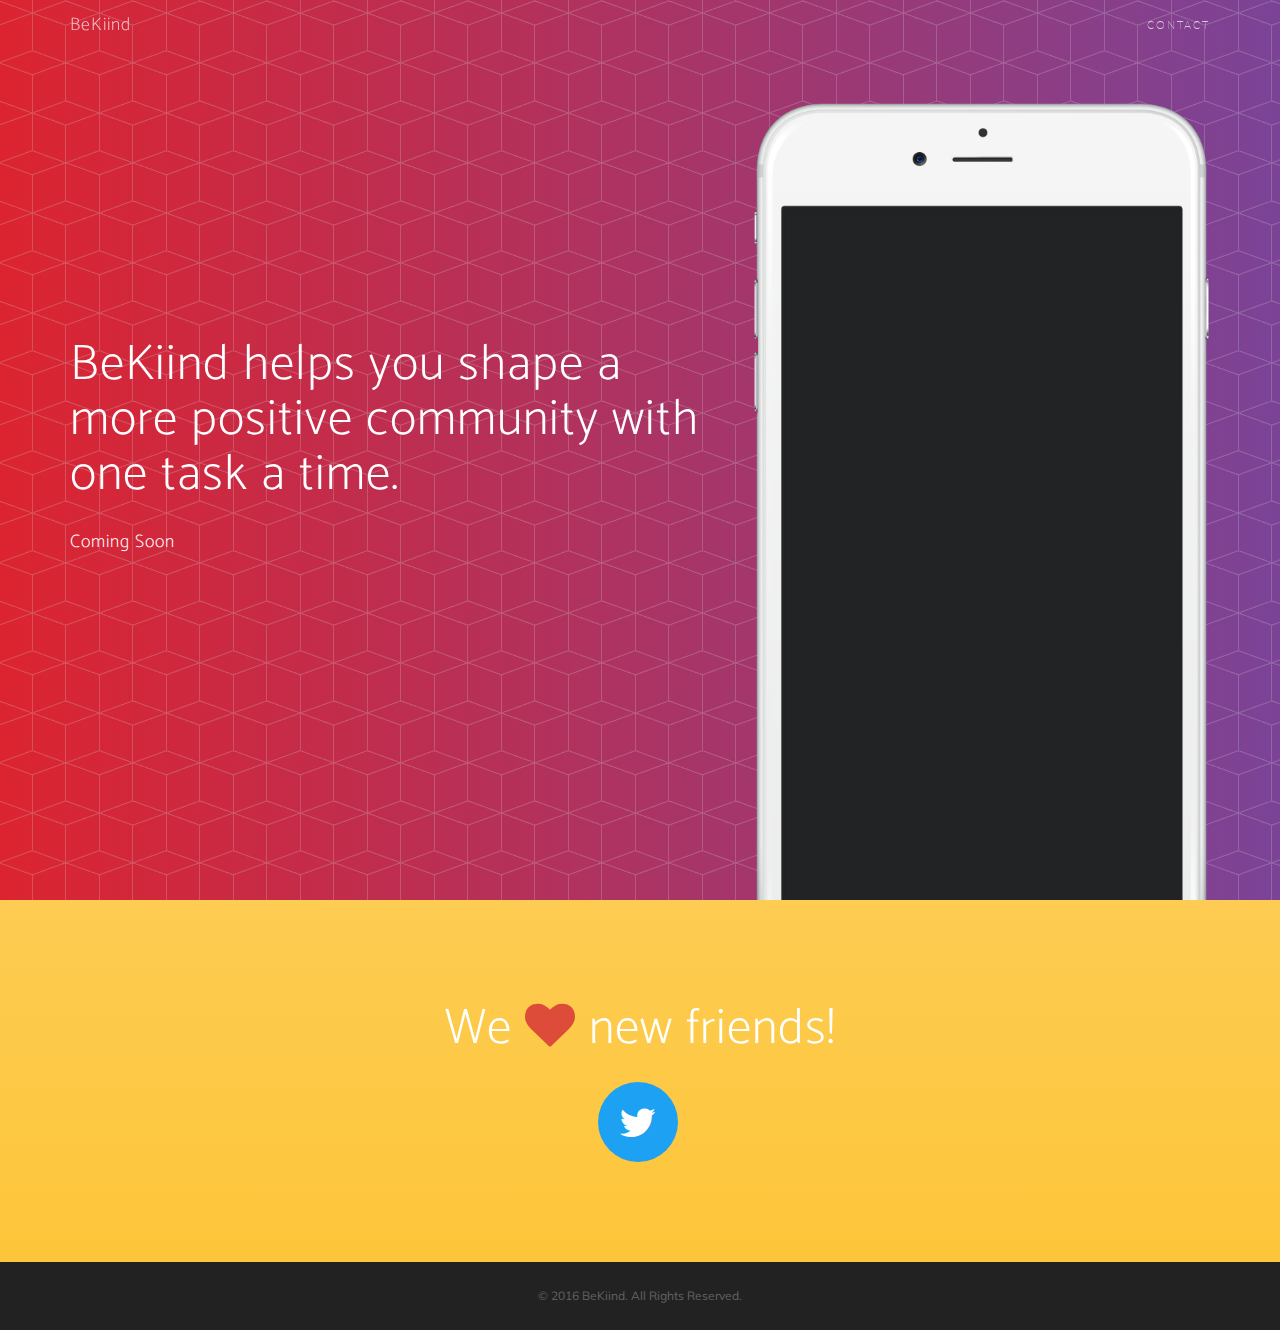
==== commit 84fd135a: "adsf" ====
--- a/bekiind.html
+++ b/bekiind.html
@@ -51,9 +51,6 @@
             <!-- Collect the nav links, forms, and other content for toggling -->
             <div class="collapse navbar-collapse" id="bs-example-navbar-collapse-1">
                 <ul class="nav navbar-nav navbar-right">
-                    <li>
-                        <a class="page-scroll" href="#features">Features</a>
-                    </li>
                     <li>
                         <a class="page-scroll" href="#contact">Contact</a>
                     </li>
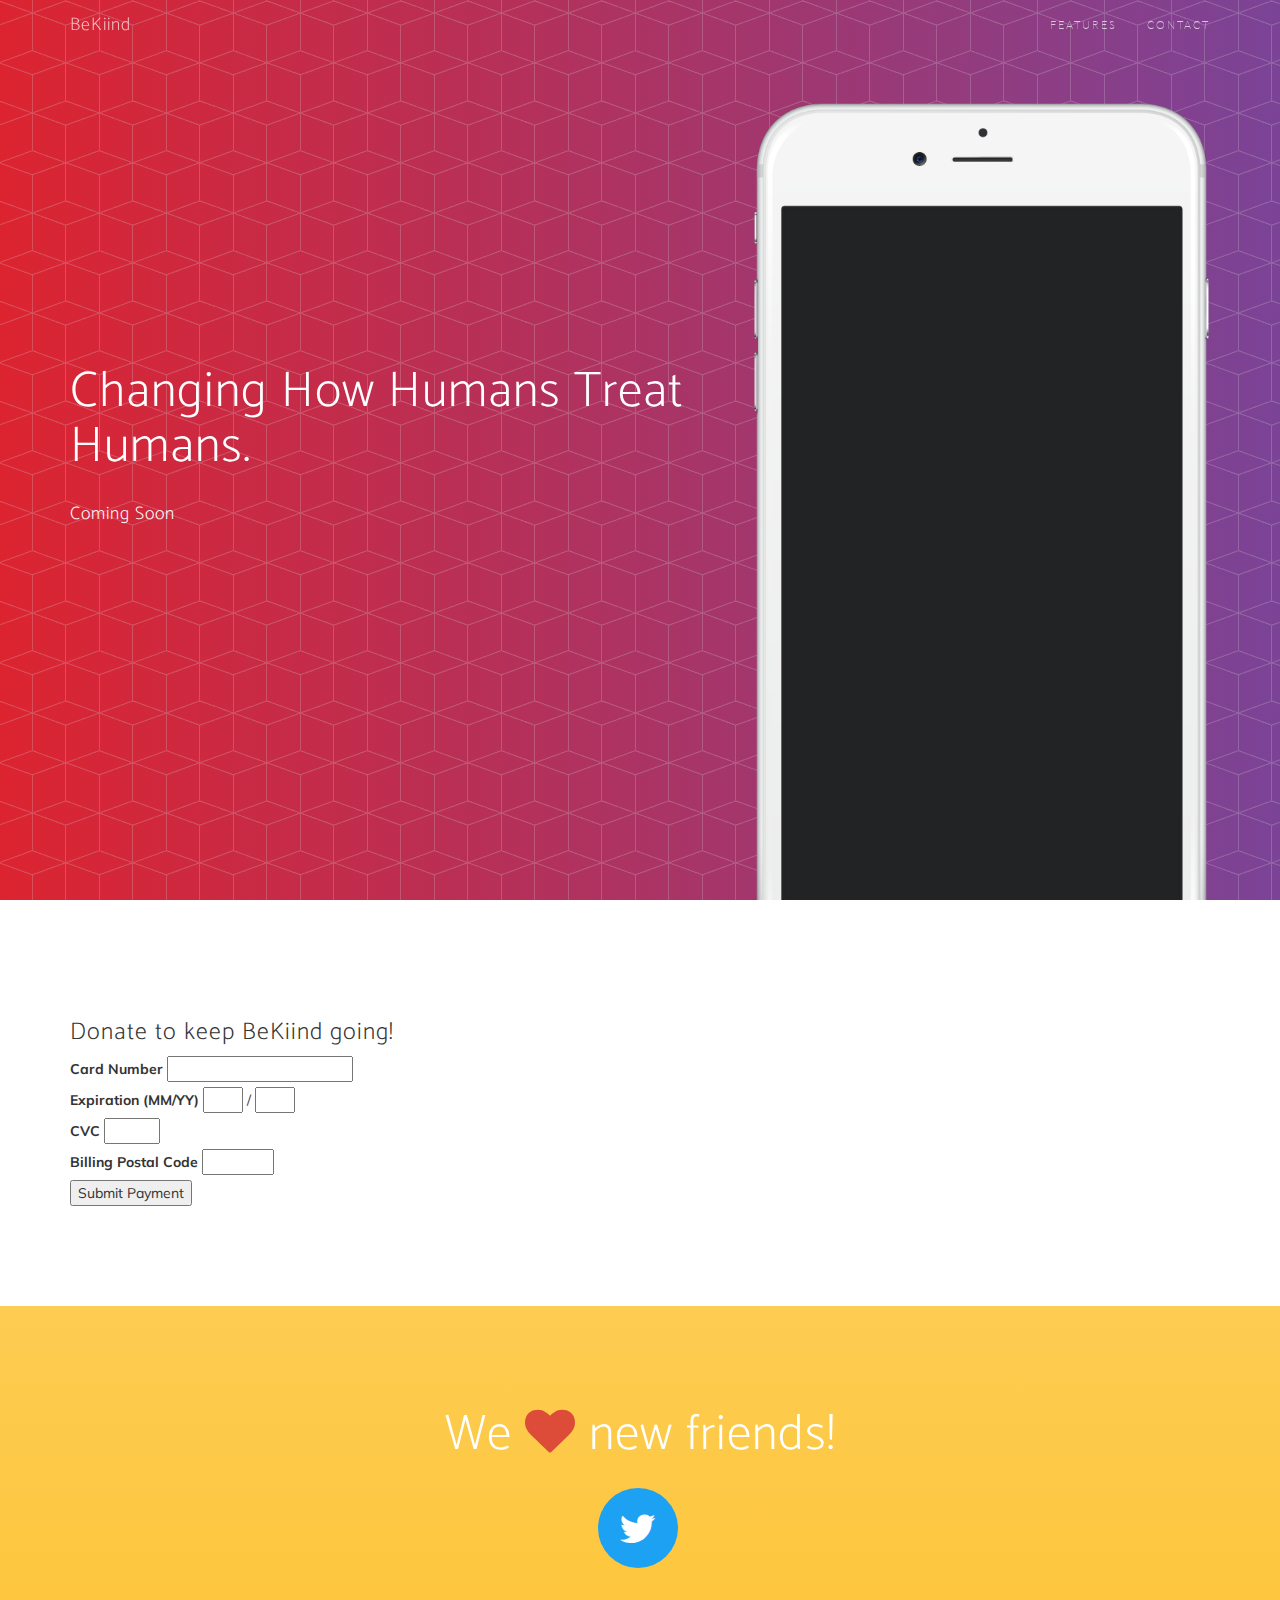
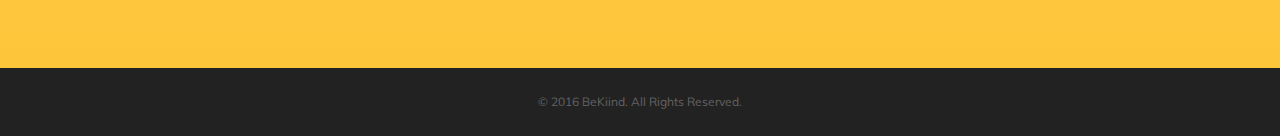
==== commit f5ae2423: "Bekiind update" ====
--- a/bekiind.html
+++ b/bekiind.html
@@ -26,14 +26,6 @@
 
     <!-- Theme CSS -->
     <link href="css/new-age.min.css" rel="stylesheet">
-
-    <!-- HTML5 Shim and Respond.js IE8 support of HTML5 elements and media queries -->
-    <!-- WARNING: Respond.js doesn't work if you view the page via file:// -->
-    <!--[if lt IE 9]>
-        <script src="https://oss.maxcdn.com/libs/html5shiv/3.7.0/html5shiv.js"></script>
-        <script src="https://oss.maxcdn.com/libs/respond.js/1.4.2/respond.min.js"></script>
-    <![endif]-->
-
 </head>
 
 <body id="page-top">
@@ -52,6 +44,9 @@
             <div class="collapse navbar-collapse" id="bs-example-navbar-collapse-1">
                 <ul class="nav navbar-nav navbar-right">
                     <li>
+                        <a class="page-scroll" href="#features">Features</a>
+                    </li>
+                    <li>
                         <a class="page-scroll" href="#contact">Contact</a>
                     </li>
                 </ul>
@@ -62,12 +57,12 @@
     </nav>
 
     <header>
-        <div class="container">
+        <div class="container" class="features">
             <div class="row">
                 <div class="col-sm-7">
                     <div class="header-content">
                         <div class="header-content-inner">
-                            <h1>BeKiind helps you shape a more positive community with one task a time.</h1>
+                            <h1>Changing How Humans Treat Humans.</h1>
                             <h4>Coming Soon</h4>
                             <!-- <a class="badge-link" href="#"><img src="img/app-store-badge.svg" alt=""></a> -->
                         </div>
@@ -91,6 +86,47 @@
         </div>
     </header>
 
+    <section id="donate" class="features">
+        <div class="container">
+            <h3>Donate to keep BeKiind going!</h3>
+            <form action="/your-charge-code" method="POST" id="payment-form">
+                <span class="payment-errors"></span>
+
+                <div class="form-row">
+                    <label>
+                    <span>Card Number</span>
+                    <input type="text" size="20" data-stripe="number">
+                    </label>
+                </div>
+
+                <div class="form-row">
+                    <label>
+                    <span>Expiration (MM/YY)</span>
+                    <input type="text" size="2" data-stripe="exp_month">
+                    </label>
+                    <span> / </span>
+                    <input type="text" size="2" data-stripe="exp_year">
+                </div>
+
+                <div class="form-row">
+                    <label>
+                    <span>CVC</span>
+                    <input type="text" size="4" data-stripe="cvc">
+                    </label>
+                </div>
+
+                <div class="form-row">
+                    <label>
+                    <span>Billing Postal Code</span>
+                    <input type="text" size="6" data-stripe="address_zip">
+                    </label>
+                </div>
+
+                <input type="submit" class="submit" value="Submit Payment">
+            </form>    
+        </div>
+    </section>
+
     <section id="contact" class="contact bg-primary">
         <div class="container">
             <h2>We <i class="fa fa-heart"></i> new friends!</h2>
@@ -101,9 +137,6 @@
                 <!-- <li class="social-instagram">
                     <a href="#"><i class="fa fa-instagram"></i></a>
                 </li> -->
-                <!-- <li class="social-facebook">
-                    <a href="#"><i class="fa fa-facebook"></i></a>
-                </li> -->
             </ul>
         </div>
     </section>
@@ -111,17 +144,6 @@
     <footer>
         <div class="container">
             <p>&copy; 2016 BeKiind. All Rights Reserved.</p>
-            <!-- <ul class="list-inline">
-                <li>
-                    <a href="#">Privacy</a>
-                </li>
-                <li>
-                    <a href="#">Terms</a>
-                </li>
-                <li>
-                    <a href="#">FAQ</a>
-                </li>
-            </ul> -->
         </div>
     </footer>
 
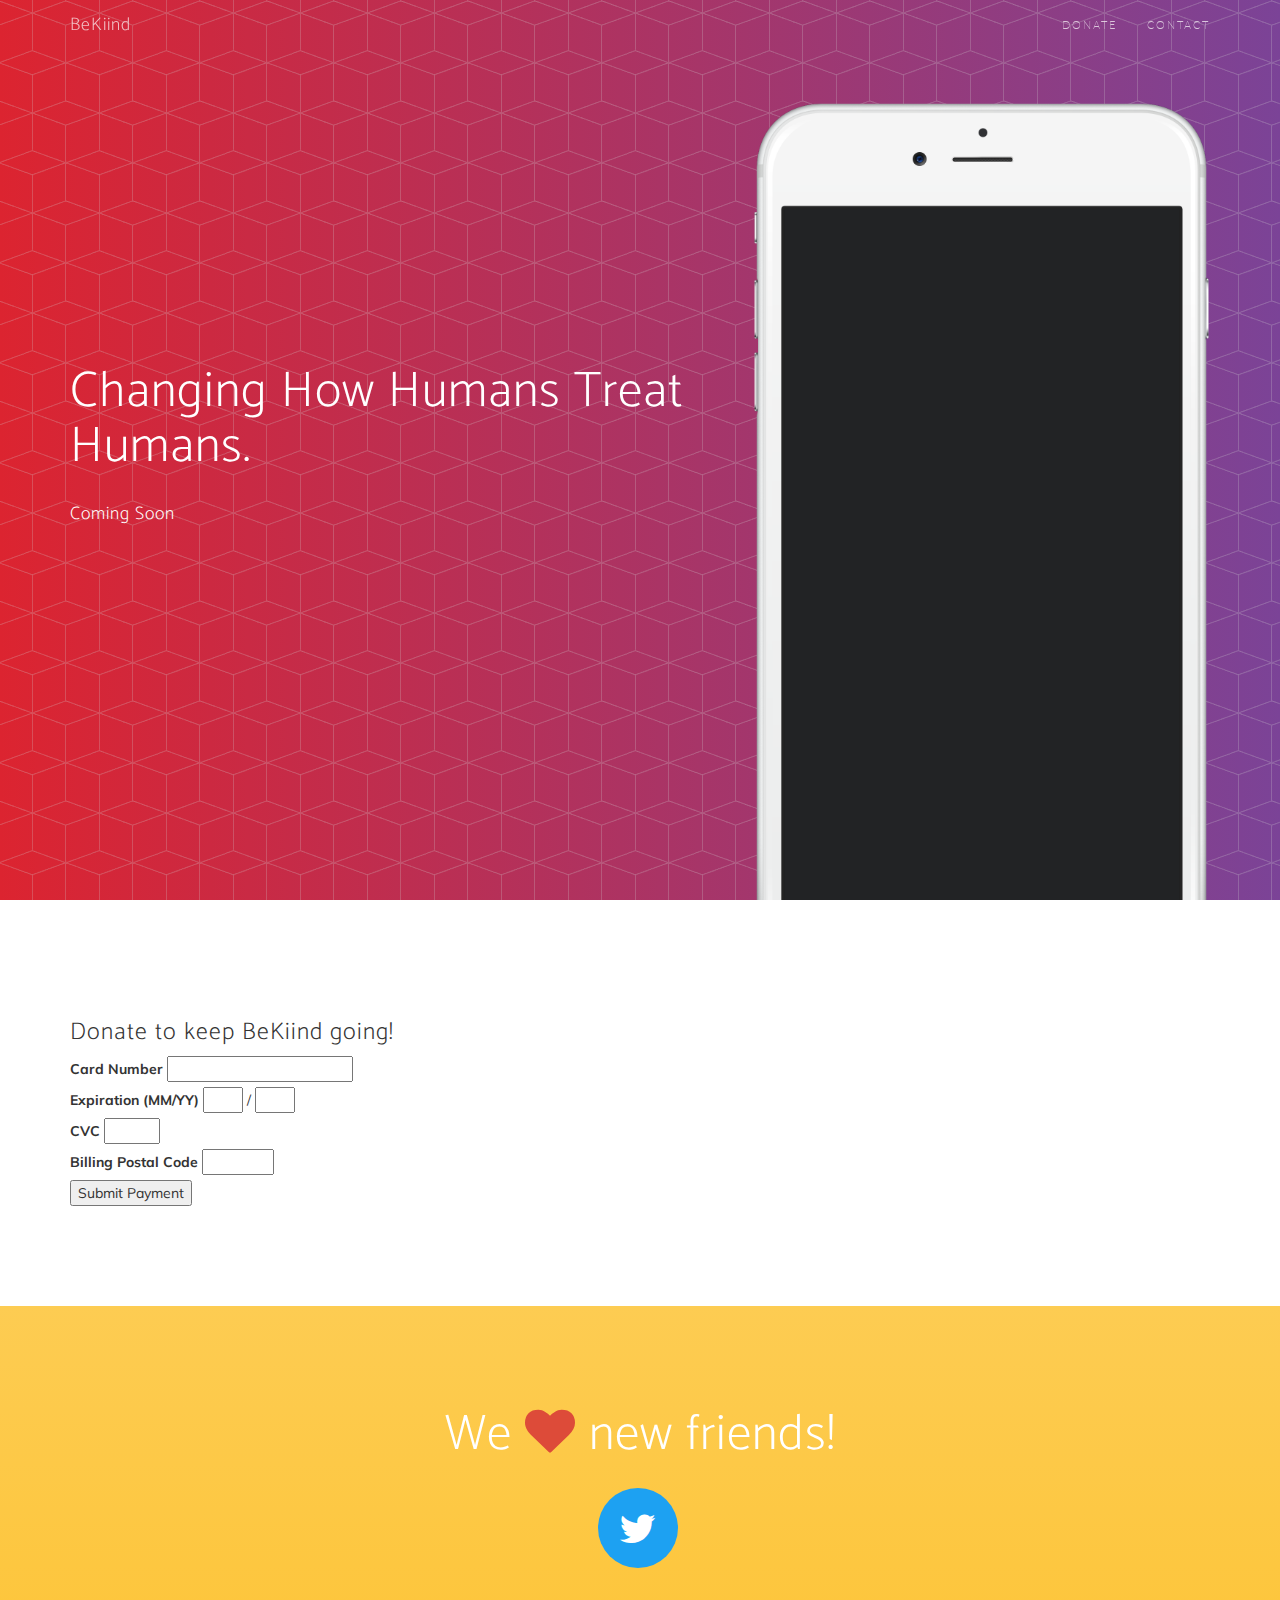
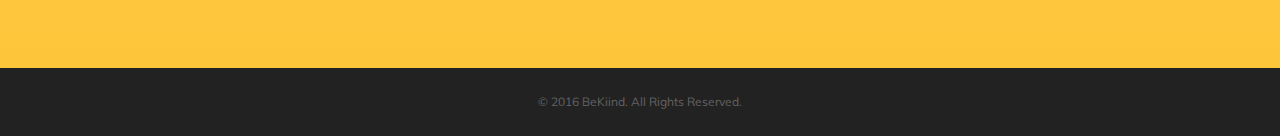
==== commit 47167ad3: "quick fix" ====
--- a/bekiind.html
+++ b/bekiind.html
@@ -44,7 +44,7 @@
             <div class="collapse navbar-collapse" id="bs-example-navbar-collapse-1">
                 <ul class="nav navbar-nav navbar-right">
                     <li>
-                        <a class="page-scroll" href="#features">Features</a>
+                        <a class="page-scroll" href="#donate">Donate</a>
                     </li>
                     <li>
                         <a class="page-scroll" href="#contact">Contact</a>
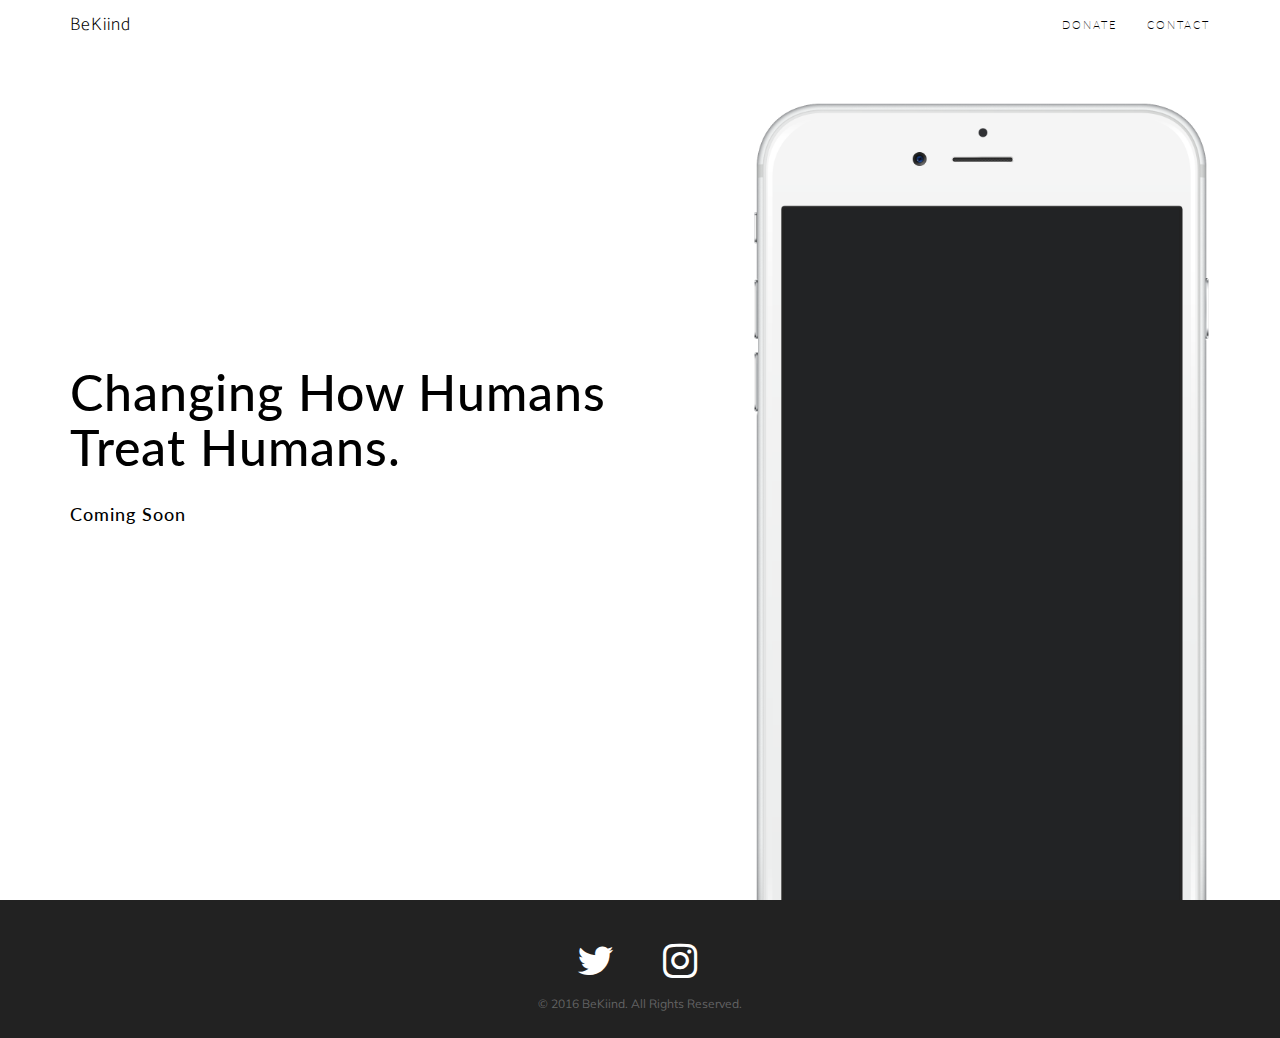
==== commit ef8aabb5: "woo" ====
--- a/bekiind.html
+++ b/bekiind.html
@@ -25,7 +25,7 @@
     <link rel="stylesheet" href="vendor/device-mockups/device-mockups.min.css">
 
     <!-- Theme CSS -->
-    <link href="css/new-age.min.css" rel="stylesheet">
+    <link href="css/new-age.css" rel="stylesheet">
 </head>
 
 <body id="page-top">
@@ -44,7 +44,7 @@
             <div class="collapse navbar-collapse" id="bs-example-navbar-collapse-1">
                 <ul class="nav navbar-nav navbar-right">
                     <li>
-                        <a class="page-scroll" href="#donate">Donate</a>
+                        <a class="page-scroll" href="donate.html">Donate</a>
                     </li>
                     <li>
                         <a class="page-scroll" href="#contact">Contact</a>
@@ -57,7 +57,7 @@
     </nav>
 
     <header>
-        <div class="container" class="features">
+        <div class="container">
             <div class="row">
                 <div class="col-sm-7">
                     <div class="header-content">
@@ -86,63 +86,16 @@
         </div>
     </header>
 
-    <section id="donate" class="features">
+    <footer>
         <div class="container">
-            <h3>Donate to keep BeKiind going!</h3>
-            <form action="/your-charge-code" method="POST" id="payment-form">
-                <span class="payment-errors"></span>
-
-                <div class="form-row">
-                    <label>
-                    <span>Card Number</span>
-                    <input type="text" size="20" data-stripe="number">
-                    </label>
-                </div>
-
-                <div class="form-row">
-                    <label>
-                    <span>Expiration (MM/YY)</span>
-                    <input type="text" size="2" data-stripe="exp_month">
-                    </label>
-                    <span> / </span>
-                    <input type="text" size="2" data-stripe="exp_year">
-                </div>
-
-                <div class="form-row">
-                    <label>
-                    <span>CVC</span>
-                    <input type="text" size="4" data-stripe="cvc">
-                    </label>
-                </div>
-
-                <div class="form-row">
-                    <label>
-                    <span>Billing Postal Code</span>
-                    <input type="text" size="6" data-stripe="address_zip">
-                    </label>
-                </div>
-
-                <input type="submit" class="submit" value="Submit Payment">
-            </form>    
-        </div>
-    </section>
-
-    <section id="contact" class="contact bg-primary">
-        <div class="container">
-            <h2>We <i class="fa fa-heart"></i> new friends!</h2>
             <ul class="list-inline list-social">
                 <li class="social-twitter">
                     <a href="https://twitter.com/bekiind"><i class="fa fa-twitter"></i></a>
                 </li>
-                <!-- <li class="social-instagram">
+                <li class="social-instagram">
                     <a href="#"><i class="fa fa-instagram"></i></a>
-                </li> -->
+                </li>
             </ul>
-        </div>
-    </section>
-
-    <footer>
-        <div class="container">
             <p>&copy; 2016 BeKiind. All Rights Reserved.</p>
         </div>
     </footer>
--- a/css/new-age.css
+++ b/css/new-age.css
@@ -0,0 +1,324 @@
+/*!
+ * Start Bootstrap - New Age v3.3.7 (http://startbootstrap.com/template-overviews/new-age)
+ * Copyright 2013-2016 Start Bootstrap
+ * Licensed under MIT (https://github.com/BlackrockDigital/startbootstrap/blob/gh-pages/LICENSE)
+ */
+.heading-font {
+  font-family: 'Catamaran', 'Helvetica', 'Arial', 'sans-serif';
+  font-weight: 200;
+  letter-spacing: 1px;
+}
+.body-font {
+  font-family: 'Muli', 'Helvetica', 'Arial', 'sans-serif';
+}
+.alt-font {
+  font-family: 'Lato', 'Helvetica', 'Arial', 'sans-serif';
+  text-transform: uppercase;
+  letter-spacing: 2px;
+}
+html,
+body {
+  height: 100%;
+  width: 100%;
+}
+body {
+  font-family: 'Muli', 'Helvetica', 'Arial', 'sans-serif';
+}
+a {
+  -webkit-transition: all 0.35s;
+  -moz-transition: all 0.35s;
+  transition: all 0.35s;
+  color: black;
+}
+hr {
+  max-width: 100px;
+  margin: 25px auto 0;
+  border-width: 1px;
+  border-color: rgba(34, 34, 34, 0.1);
+}
+hr.light {
+  border-color: black;
+}
+h1,
+h2,
+h3,
+h4,
+h5,
+h6 {
+  font-family: 'Lato', 'Helvetica';
+  letter-spacing: 1px;
+}
+p {
+  font-size: 18px;
+  line-height: 1.5;
+  margin-bottom: 20px;
+}
+.navbar-default {
+  background-color: black;
+  border-color: black;
+  -webkit-transition: all 0.35s;
+  -moz-transition: all 0.35s;
+  transition: all 0.35s;
+  font-family: 'Catamaran', 'Helvetica', 'Arial', 'sans-serif';
+  font-weight: 200;
+  letter-spacing: 1px;
+}
+.navbar-default .navbar-header .navbar-brand {
+  font-family: 'Catamaran', 'Helvetica', 'Arial', 'sans-serif';
+  font-weight: 200;
+  letter-spacing: 1px;
+  color: black;
+}
+.navbar-default .navbar-header .navbar-brand:hover,
+.navbar-default .navbar-header .navbar-brand:focus {
+  color: black;
+}
+.navbar-default .navbar-header .navbar-toggle {
+  font-size: 12px;
+  color: black;
+  padding: 8px 10px;
+}
+.navbar-default .nav > li > a {
+  font-family: 'Lato', 'Helvetica', 'Arial', 'sans-serif';
+  text-transform: uppercase;
+  letter-spacing: 2px;
+  font-size: 11px;
+}
+.navbar-default .nav > li > a,
+.navbar-default .nav > li > a:focus {
+  color: black;
+}
+.navbar-default .nav > li > a:hover,
+.navbar-default .nav > li > a:focus:hover {
+  color: black;
+}
+.navbar-default .nav > li.active > a,
+.navbar-default .nav > li.active > a:focus {
+  color: black !important;
+  background-color: white;
+}
+.navbar-default .nav > li.active > a:hover,
+.navbar-default .nav > li.active > a:focus:hover {
+  background-color: white;
+}
+@media (min-width: 768px) {
+  .navbar-default {
+    background-color: white;
+    border-color: white;
+  }
+  .navbar-default .navbar-header .navbar-brand {
+    color: black;
+  }
+  .navbar-default .navbar-header .navbar-brand:hover,
+  .navbar-default .navbar-header .navbar-brand:focus {
+    color: black;
+  }
+  .navbar-default .nav > li > a,
+  .navbar-default .nav > li > a:focus {
+    color: black;
+  }
+  .navbar-default .nav > li > a:hover,
+  .navbar-default .nav > li > a:focus:hover {
+    color: black;
+  }
+  .navbar-default.affix {
+    background-color: black;
+    border-color: black;
+  }
+  .navbar-default.affix .navbar-header .navbar-brand {
+    color: black;
+  }
+  .navbar-default.affix .navbar-header .navbar-brand:hover,
+  .navbar-default.affix .navbar-header .navbar-brand:focus {
+    color: black;
+  }
+  .navbar-default.affix .nav > li > a,
+  .navbar-default.affix .nav > li > a:focus {
+    color: black;
+  }
+  .navbar-default.affix .nav > li > a:hover,
+  .navbar-default.affix .nav > li > a:focus:hover {
+    color: black;
+  }
+}
+header {
+  position: relative;
+  width: 100%;
+  min-height: auto;
+  overflow-y: hidden;
+  color: black;
+}
+header .header-content {
+  text-align: center;
+  padding: 150px 0 50px;
+  position: relative;
+}
+header .header-content .header-content-inner {
+  position: relative;
+  max-width: 500px;
+  margin: 0 auto;
+}
+header .header-content .header-content-inner h1 {
+  margin-top: 0;
+  margin-bottom: 30px;
+  font-size: 30px;
+}
+header .header-content .header-content-inner .list-badges {
+  margin-bottom: 25px;
+}
+header .header-content .header-content-inner .list-badges img {
+  height: 50px;
+  margin-bottom: 25px;
+}
+header .device-container {
+  max-width: 300px;
+  margin: 0 auto;
+  margin-bottom: 100px;
+}
+header .device-container .screen img {
+  border-radius: 3px;
+}
+@media (min-width: 768px) {
+  header {
+    min-height: 100%;
+  }
+  header .header-content {
+    text-align: left;
+    padding: 0;
+    height: 100vh;
+  }
+  header .header-content .header-content-inner {
+    max-width: none;
+    margin: 0;
+    position: absolute;
+    top: 50%;
+    transform: translateY(-50%);
+  }
+  header .header-content .header-content-inner h1 {
+    font-size: 35px;
+  }
+  header .device-container {
+    max-width: none;
+    max-height: calc(0vh);
+    margin: 100px auto 0;
+  }
+}
+@media (min-width: 992px) {
+  header .header-content .header-content-inner h1 {
+    font-size: 50px;
+  }
+}
+section {
+  padding: 100px 0;
+}
+section h2 {
+  font-size: 50px;
+}
+section.donate {
+  marin: 0 auto;
+}
+form {
+  width: 300px;
+  margin: 0 auto;
+}
+h3 {
+  text-align : center;
+}
+
+@media (min-width: 992px) {
+  
+}
+@media (min-width: 992px) {
+  
+}
+footer ul.list-social {
+  margin-bottom: 0;
+}
+footer ul.list-social li a {
+  display: block;
+  height: 70px;
+  width: 70px;
+  line-height: 70px;
+  font-size: 40px;
+  border-radius: 100%;
+  color: white;
+}
+footer ul.list-social li.social-twitter a:hover {
+  background-color: #1da1f2;
+  color: white;
+}
+footer ul.list-social li.social-instagram a:hover {
+  background-color: #4c68d7;
+  color: white;
+}
+footer {
+  background-color: #222222;
+  padding: 25px 0;
+  color: rgba(255, 255, 255, 0.3);
+  text-align: center;
+}
+footer p {
+  font-size: 12px;
+  margin: 0;
+}
+footer ul {
+  margin-bottom: 0;
+}
+footer ul li a {
+  font-size: 12px;
+  color: rgba(255, 255, 255, 0.3);
+}
+footer ul li a:hover,
+footer ul li a:focus,
+footer ul li a:active,
+footer ul li a.active {
+  text-decoration: none;
+}
+.bg-primary {
+  background: #fdcc52;
+  background: -webkit-linear-gradient(#fdcc52, #fdc539);
+  background: linear-gradient(#fdcc52, #fdc539);
+}
+.text-primary {
+  color: black;
+}
+.no-gutter > [class*='col-'] {
+  padding-right: 0;
+  padding-left: 0;
+}
+.btn-outline {
+  color: black;
+  border-color: black;
+  border: 1px solid;
+}
+.btn-outline:hover,
+.btn-outline:focus,
+.btn-outline:active,
+.btn-outline.active {
+  color: black;
+  background-color: #fdcc52;
+  border-color: #fdcc52;
+}
+.btn {
+  font-family: 'Lato', 'Helvetica', 'Arial', 'sans-serif';
+  text-transform: uppercase;
+  letter-spacing: 2px;
+  border-radius: 300px;
+}
+.btn-xl {
+  padding: 15px 45px;
+  font-size: 11px;
+}
+::-moz-selection {
+  color: black;
+  text-shadow: none;
+  background: #222222;
+}
+::selection {
+  color: black;
+  text-shadow: none;
+  background: #222222;
+}
+body {
+  webkit-tap-highlight-color: #222222;
+}
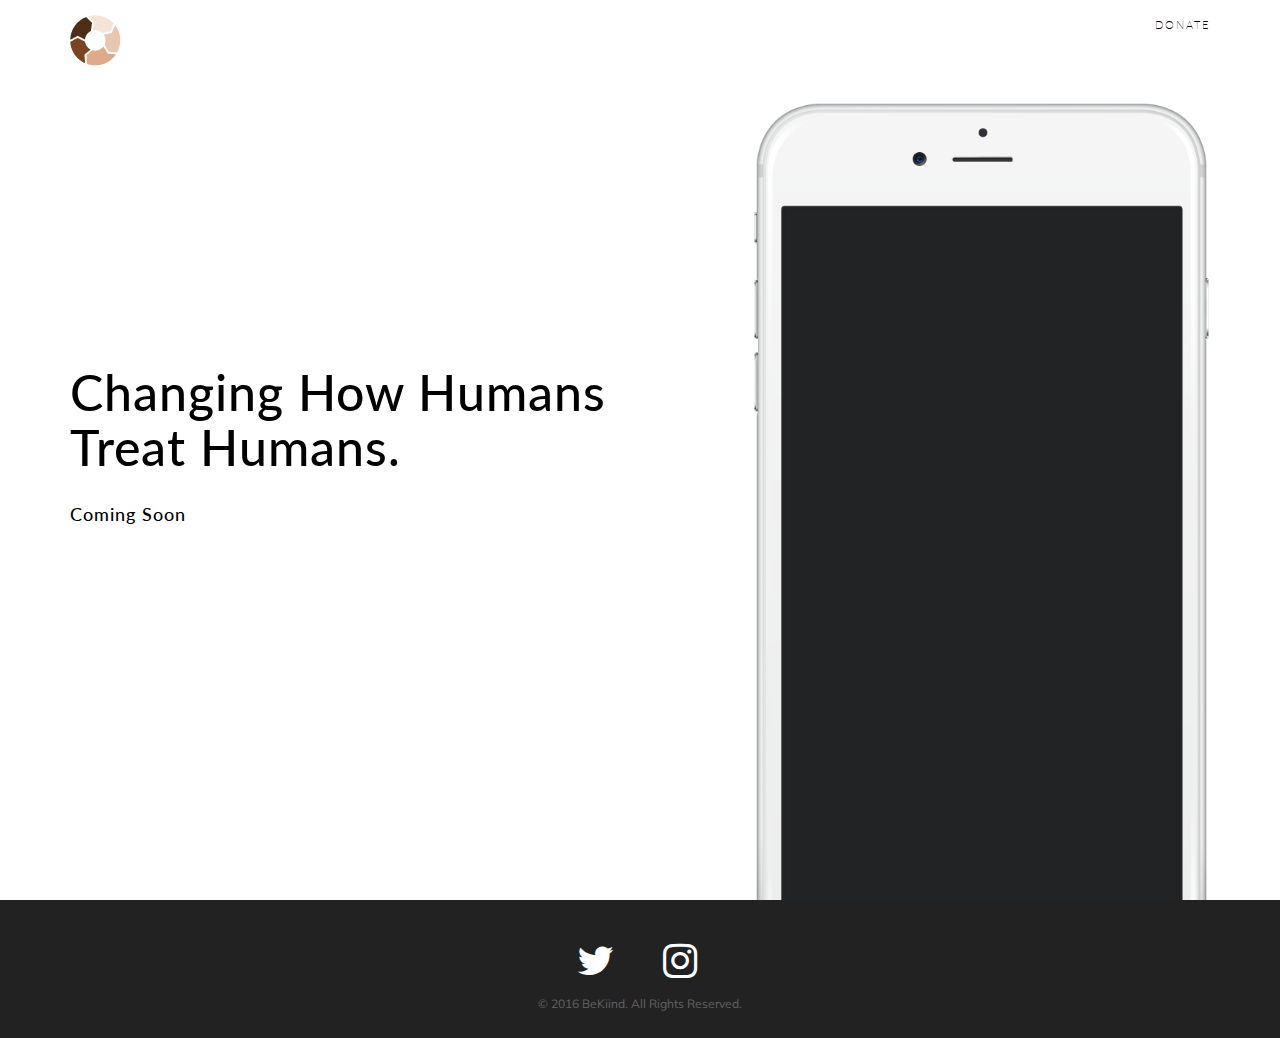
==== commit 371e0446: "woo" ====
--- a/bekiind.html
+++ b/bekiind.html
@@ -37,7 +37,7 @@
                 <button type="button" class="navbar-toggle collapsed" data-toggle="collapse" data-target="#bs-example-navbar-collapse-1">
                     <span class="sr-only">Toggle navigation</span> Menu <i class="fa fa-bars"></i>
                 </button>
-                <a class="navbar-brand page-scroll" href="#page-top">BeKiind</a>
+                <a class="navbar-brand page-scroll" href="#page-top"><img src="img/Logo.png" alt=""></a>
             </div>
 
             <!-- Collect the nav links, forms, and other content for toggling -->
@@ -45,9 +45,6 @@
                 <ul class="nav navbar-nav navbar-right">
                     <li>
                         <a class="page-scroll" href="donate.html">Donate</a>
-                    </li>
-                    <li>
-                        <a class="page-scroll" href="#contact">Contact</a>
                     </li>
                 </ul>
             </div>
